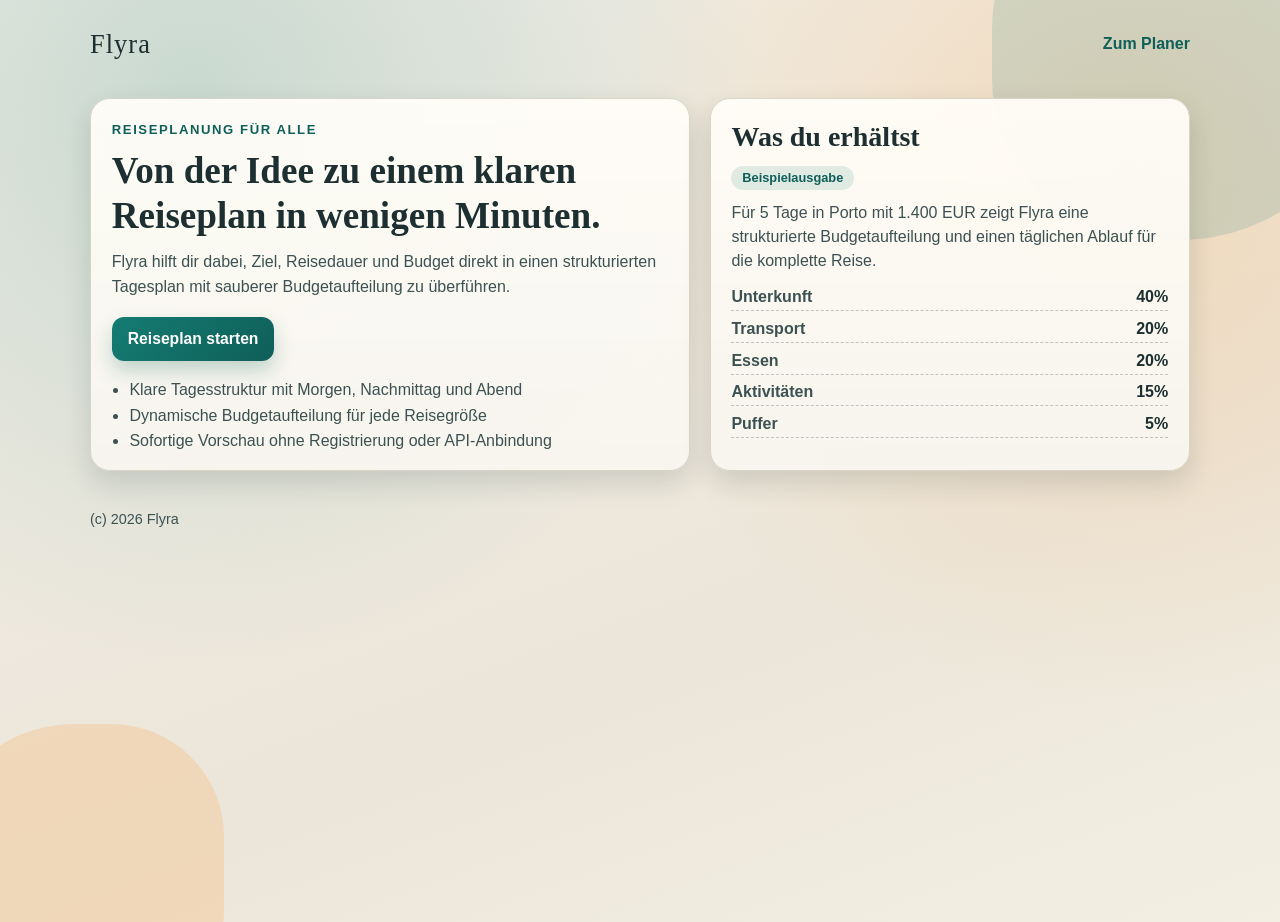
==== index.html @ c3d8cd15 "Upload Flyra project files" ====
<!doctype html>
<html lang="de">
<head>
  <meta charset="utf-8">
  <meta name="viewport" content="width=device-width, initial-scale=1">
  <title>Flyra | Vereinfachte Reiseplanung</title>
  <link rel="stylesheet" href="styles.css">
</head>
<body class="landing-page">
  <header class="site-header">
    <a class="brand" href="index.html">Flyra</a>
    <a class="header-link" href="planner.html">Zum Planer</a>
  </header>

  <main class="landing-shell">
    <section class="card hero-card">
      <p class="eyebrow">Reiseplanung für alle</p>
      <h1>Von der Idee zu einem klaren Reiseplan in wenigen Minuten.</h1>
      <p class="lead">
        Flyra hilft dir dabei, Ziel, Reisedauer und Budget direkt in einen
        strukturierten Tagesplan mit sauberer Budgetaufteilung zu überführen.
      </p>
      <div class="hero-actions">
        <a class="btn-primary" href="planner.html">Reiseplan starten</a>
      </div>
      <ul class="feature-list">
        <li>Klare Tagesstruktur mit Morgen, Nachmittag und Abend</li>
        <li>Dynamische Budgetaufteilung für jede Reisegröße</li>
        <li>Sofortige Vorschau ohne Registrierung oder API-Anbindung</li>
      </ul>
    </section>

    <aside class="card preview-card">
      <h2>Was du erhältst</h2>
      <div class="preview-pill">Beispielausgabe</div>
      <p class="preview-copy">
        Für 5 Tage in Porto mit 1.400 EUR zeigt Flyra eine strukturierte
        Budgetaufteilung und einen täglichen Ablauf für die komplette Reise.
      </p>
      <dl class="preview-grid">
        <div>
          <dt>Unterkunft</dt>
          <dd>40%</dd>
        </div>
        <div>
          <dt>Transport</dt>
          <dd>20%</dd>
        </div>
        <div>
          <dt>Essen</dt>
          <dd>20%</dd>
        </div>
        <div>
          <dt>Aktivitäten</dt>
          <dd>15%</dd>
        </div>
        <div>
          <dt>Puffer</dt>
          <dd>5%</dd>
        </div>
      </dl>
    </aside>
  </main>

  <footer class="site-footer">
    <span>(c) <span data-year></span> Flyra</span>
  </footer>

  <script src="app.js" defer></script>
</body>
</html>
---- styles.css ----
:root {
  --page-bg: #f2efe7;
  --ink: #1d2f31;
  --ink-muted: #3d5153;
  --accent: #147c73;
  --accent-strong: #0f5f59;
  --highlight: #f8a750;
  --surface: #fffdf7;
  --surface-soft: #f7f5ee;
  --border: #d9d4c8;
  --error-bg: #fbe9e6;
  --error-ink: #7c2720;
  --shadow: 0 12px 28px rgba(17, 34, 35, 0.14);
}

*,
*::before,
*::after {
  box-sizing: border-box;
}

body {
  margin: 0;
  min-height: 100vh;
  font-family: "Trebuchet MS", "Gill Sans", "Segoe UI", sans-serif;
  color: var(--ink);
  background:
    radial-gradient(circle at 15% 10%, rgba(20, 124, 115, 0.18), transparent 42%),
    radial-gradient(circle at 88% 18%, rgba(248, 167, 80, 0.24), transparent 40%),
    linear-gradient(160deg, #f2efe7 0%, #ece6da 65%, #f3efe3 100%);
}

body::before,
body::after {
  content: "";
  position: fixed;
  z-index: -1;
  pointer-events: none;
  filter: blur(0.2px);
}

body::before {
  width: 24rem;
  height: 24rem;
  top: -9rem;
  right: -6rem;
  border-radius: 48% 52% 55% 45%;
  background: rgba(20, 124, 115, 0.14);
}

body::after {
  width: 18rem;
  height: 18rem;
  bottom: -7rem;
  left: -4rem;
  border-radius: 55% 45% 40% 60%;
  background: rgba(248, 167, 80, 0.24);
}

a {
  color: inherit;
}

.site-header {
  width: min(1100px, calc(100% - 2rem));
  margin: 1.4rem auto 0;
  display: flex;
  align-items: center;
  justify-content: space-between;
  gap: 0.8rem;
  flex-wrap: nowrap;
}

.brand {
  font-family: "Palatino Linotype", "Book Antiqua", Palatino, serif;
  font-size: 1.65rem;
  letter-spacing: 0.04em;
  text-decoration: none;
  color: var(--ink);
  white-space: nowrap;
  flex-shrink: 0;
  min-height: 44px;
  display: inline-flex;
  align-items: center;
}

.header-link {
  text-decoration: none;
  color: var(--accent-strong);
  font-weight: 600;
  white-space: nowrap;
  min-height: 44px;
  display: inline-flex;
  align-items: center;
  justify-content: flex-end;
}

.header-link:hover,
.header-link:focus-visible {
  text-decoration: underline;
}

.landing-shell,
.planner-shell {
  width: min(1100px, calc(100% - 2rem));
  margin: 2rem auto 2.5rem;
  display: grid;
  gap: 1.2rem;
}

.landing-shell {
  grid-template-columns: 1.25fr 1fr;
}

.planner-shell {
  grid-template-columns: minmax(280px, 380px) 1fr;
  align-items: start;
}

.card {
  background: linear-gradient(180deg, rgba(255, 253, 247, 0.94), rgba(247, 245, 238, 0.97));
  border: 1px solid var(--border);
  border-radius: 20px;
  box-shadow: var(--shadow);
  padding: 1.3rem;
  animation: panel-rise 0.55s ease both;
}

.hero-card {
  animation-delay: 0.06s;
}

.preview-card,
.result-card {
  animation-delay: 0.14s;
}

.eyebrow {
  display: inline-block;
  margin: 0 0 0.75rem;
  font-size: 0.82rem;
  letter-spacing: 0.12em;
  text-transform: uppercase;
  color: var(--accent-strong);
  font-weight: 700;
}

h1,
h2,
h3,
h4 {
  margin: 0 0 0.75rem;
  font-family: "Palatino Linotype", "Book Antiqua", Palatino, serif;
  line-height: 1.2;
}

h1 {
  font-size: clamp(1.7rem, 2.9vw, 2.4rem);
}

h2 {
  font-size: clamp(1.25rem, 2.4vw, 1.75rem);
}

h3 {
  font-size: clamp(1.06rem, 2vw, 1.35rem);
}

.lead {
  margin: 0 0 1.1rem;
  line-height: 1.55;
  color: var(--ink-muted);
}

.hero-actions {
  display: flex;
  margin: 1.05rem 0 1.25rem;
}

.btn-primary,
.btn-secondary {
  border: 0;
  border-radius: 12px;
  padding: 0.72rem 1rem;
  font-size: 0.98rem;
  font-weight: 700;
  text-decoration: none;
  cursor: pointer;
  transition: transform 0.2s ease, box-shadow 0.2s ease, background-color 0.2s ease;
  min-height: 44px;
  display: inline-flex;
  align-items: center;
  justify-content: center;
}

.btn-primary {
  background: linear-gradient(130deg, var(--accent), var(--accent-strong));
  color: #ffffff;
  box-shadow: 0 10px 20px rgba(15, 95, 89, 0.24);
}

.btn-primary:hover,
.btn-primary:focus-visible {
  transform: translateY(-1px);
  box-shadow: 0 12px 24px rgba(15, 95, 89, 0.3);
}

.btn-secondary {
  background: #ede8dc;
  color: var(--ink);
  border: 1px solid #d1cab8;
}

.btn-secondary:hover,
.btn-secondary:focus-visible {
  background: #e5dece;
}

.feature-list {
  margin: 0;
  padding-left: 1.1rem;
  display: grid;
  gap: 0.44rem;
  color: var(--ink-muted);
}

.preview-pill {
  display: inline-flex;
  margin: 0 0 0.72rem;
  border-radius: 99px;
  background: rgba(20, 124, 115, 0.12);
  color: var(--accent-strong);
  font-size: 0.8rem;
  padding: 0.28rem 0.68rem;
  font-weight: 700;
}

.preview-copy {
  margin: 0 0 0.95rem;
  line-height: 1.5;
  color: var(--ink-muted);
}

.preview-grid {
  margin: 0;
  display: grid;
  gap: 0.55rem;
}

.preview-grid div {
  display: flex;
  justify-content: space-between;
  border-bottom: 1px dashed rgba(29, 47, 49, 0.26);
  padding-bottom: 0.24rem;
}

.preview-grid dt {
  font-weight: 600;
  color: var(--ink-muted);
}

.preview-grid dd {
  margin: 0;
  font-weight: 700;
}

label {
  display: block;
  margin-bottom: 0.34rem;
  font-weight: 700;
}

input,
select {
  width: 100%;
  border: 1px solid #bcb6a7;
  background: #fefcf6;
  border-radius: 11px;
  padding: 0.7rem 0.78rem;
  margin-bottom: 0.85rem;
  color: var(--ink);
  font-size: 0.98rem;
  min-height: 44px;
}

input:focus-visible,
select:focus-visible {
  outline: 2px solid rgba(20, 124, 115, 0.42);
  outline-offset: 1px;
}

.destination-type-hint {
  margin: -0.28rem 0 0.8rem;
  padding: 0.5rem 0.64rem;
  border-radius: 10px;
  border: 1px solid rgba(20, 124, 115, 0.25);
  background: rgba(20, 124, 115, 0.09);
  color: #0f5f59;
  font-size: 0.89rem;
  line-height: 1.35;
}

.form-actions {
  display: flex;
  gap: 0.6rem;
  flex-wrap: wrap;
  margin-top: 0.4rem;
}

.error-box {
  margin-top: 0.35rem;
  margin-bottom: 0.4rem;
  border-radius: 10px;
  background: var(--error-bg);
  border: 1px solid #e0b3ad;
  color: var(--error-ink);
  padding: 0.65rem 0.78rem;
}

.error-list {
  margin: 0;
  padding-left: 1rem;
  display: grid;
  gap: 0.24rem;
}

.result-card {
  min-height: 270px;
  display: grid;
  gap: 0.95rem;
  padding: 1.08rem;
  overflow: hidden;
  background: linear-gradient(158deg, #1a2629 0%, #213338 54%, #1a2529 100%);
  border-color: #395154;
  color: #eaf2f1;
  animation: none;
}

.result-section {
  min-width: 0;
  background: rgba(250, 255, 255, 0.04);
  border: 1px solid rgba(154, 190, 186, 0.24);
  border-radius: 15px;
  padding: 1rem;
}

.section-title {
  margin: 0 0 0.78rem;
  color: #d7e7e5;
  font-size: 0.84rem;
  letter-spacing: 0.08em;
  text-transform: uppercase;
  font-weight: 700;
}

.result-title {
  margin: 0 0 0.55rem;
  color: #f7fcfb;
  font-size: clamp(1.38rem, 2.3vw, 1.82rem);
  line-height: 1.15;
}

.result-lead {
  margin: 0;
  color: #bed1cf;
  max-width: 62ch;
}

.result-card .summary-grid {
  display: grid;
  grid-template-columns: repeat(2, minmax(0, 1fr));
  gap: 0.72rem;
  margin: 0.92rem 0 0;
}

.result-card .summary-chip {
  background: rgba(29, 41, 44, 0.8);
  border: 1px solid rgba(145, 176, 172, 0.28);
  border-radius: 12px;
  padding: 0.86rem 0.8rem;
  min-height: 92px;
  display: flex;
  flex-direction: column;
  justify-content: space-between;
}

.summary-chip span {
  display: block;
}

.result-card .summary-chip .chip-label {
  font-size: 0.79rem;
  color: #a6bfbc;
  margin-bottom: 0.34rem;
}

.result-card .summary-chip .chip-value {
  font-size: 1.08rem;
  color: #eff8f7;
  font-weight: 700;
  line-height: 1.25;
}

.result-section--share {
  background: rgba(16, 28, 31, 0.62);
}

.share-actions {
  display: flex;
  align-items: center;
  gap: 0.55rem;
  flex-wrap: wrap;
}

.result-card .share-button {
  background: #f0ebe0;
  border-color: #d8cfbb;
  color: #1f2f30;
  padding-inline: 1.08rem;
}

.result-card .pdf-button {
  background: #d8edea;
  border-color: #9ec9c2;
  color: #113638;
  padding-inline: 1.08rem;
}

.result-card .share-button:hover,
.result-card .share-button:focus-visible {
  background: #e7decb;
}

.result-card .pdf-button:hover,
.result-card .pdf-button:focus-visible {
  background: #cfe7e3;
}

.result-card .share-button:disabled,
.result-card .pdf-button:disabled {
  opacity: 0.7;
  cursor: wait;
  transform: none;
}

.share-feedback {
  margin: 0.62rem 0 0;
  color: #d5e8e6;
  line-height: 1.4;
  font-size: 0.92rem;
  overflow-wrap: anywhere;
  border-radius: 11px;
  border: 1px solid rgba(104, 162, 154, 0.38);
  background: rgba(18, 54, 50, 0.35);
  padding: 0.5rem 0.68rem;
}

.share-feedback--success {
  color: #e9fff7;
  border-color: rgba(118, 214, 196, 0.55);
  background: rgba(21, 112, 95, 0.34);
}

.share-feedback--error {
  color: #ffd8d0;
}

.export-feedback--info {
  color: #d9ebf8;
  border-color: rgba(131, 174, 205, 0.45);
  background: rgba(24, 56, 82, 0.33);
}

.share-manual {
  margin-top: 0.62rem;
  border-radius: 11px;
  border: 1px solid rgba(220, 145, 134, 0.52);
  background: rgba(106, 34, 24, 0.24);
  padding: 0.6rem 0.68rem;
}

.share-manual-message {
  margin: 0 0 0.42rem;
  color: #ffd8d0;
  line-height: 1.4;
  font-size: 0.9rem;
}

.share-manual-link {
  width: 100%;
  margin: 0;
  padding: 0.52rem 0.58rem;
  border-radius: 8px;
  border: 1px solid rgba(205, 218, 216, 0.4);
  background: rgba(8, 14, 16, 0.48);
  color: #eef7f6;
  font-size: 0.86rem;
  font-variant-numeric: tabular-nums;
}

.share-manual-link:focus-visible {
  outline: 2px solid rgba(244, 191, 183, 0.65);
  outline-offset: 1px;
}

.pdf-export-root {
  position: fixed;
  left: -99999px;
  top: 0;
  width: 860px;
  padding: 30px 34px;
  background: #ffffff;
  color: #172c30;
  font-family: "Trebuchet MS", "Gill Sans", "Segoe UI", sans-serif;
  z-index: -1;
}

.pdf-export-header {
  border-bottom: 2px solid #d9e6e3;
  padding-bottom: 12px;
  margin-bottom: 20px;
}

.pdf-export-brand {
  margin: 0 0 6px;
  font-weight: 800;
  letter-spacing: 0.08em;
  text-transform: uppercase;
  color: #1f7070;
}

.pdf-export-title {
  margin: 0 0 6px;
  font-family: "Palatino Linotype", "Book Antiqua", Palatino, serif;
  font-size: 1.8rem;
  color: #132a2d;
}

.pdf-export-subtitle {
  margin: 0;
  color: #355558;
  line-height: 1.45;
}

.pdf-export-section {
  margin-top: 18px;
  padding-top: 4px;
}

.pdf-export-section-title {
  margin: 0 0 10px;
  font-family: "Palatino Linotype", "Book Antiqua", Palatino, serif;
  font-size: 1.22rem;
  color: #17373b;
}

.pdf-export-summary-list {
  margin: 0;
  display: grid;
  gap: 8px;
}

.pdf-export-summary-row {
  display: grid;
  grid-template-columns: 160px 1fr;
  gap: 10px;
  padding: 6px 0;
  border-bottom: 1px solid #e6eeec;
}

.pdf-export-summary-row dt {
  font-weight: 700;
  color: #355558;
}

.pdf-export-summary-row dd {
  margin: 0;
  font-weight: 700;
  color: #17373b;
}

.pdf-export-status-hint,
.pdf-export-status-recommendation {
  margin: 12px 0 0;
  line-height: 1.45;
  color: #27474b;
}

.pdf-export-status-recommendation {
  font-weight: 700;
}

.pdf-export-table {
  width: 100%;
  border-collapse: collapse;
}

.pdf-export-table th,
.pdf-export-table td {
  border: 1px solid #d6e2e0;
  padding: 8px 9px;
  font-size: 0.9rem;
}

.pdf-export-table th {
  background: #edf5f3;
  color: #22484b;
  text-align: left;
}

.pdf-export-table th:nth-child(2),
.pdf-export-table th:nth-child(3),
.pdf-export-table td:nth-child(2),
.pdf-export-table td:nth-child(3) {
  text-align: right;
  font-variant-numeric: tabular-nums;
}

.pdf-export-day {
  border: 1px solid #d7e4e2;
  border-radius: 10px;
  padding: 10px 12px;
  margin-bottom: 12px;
  break-inside: avoid;
  page-break-inside: avoid;
}

.pdf-export-day-title {
  margin: 0 0 8px;
  font-family: "Palatino Linotype", "Book Antiqua", Palatino, serif;
  color: #1f4447;
}

.pdf-export-slot-list {
  list-style: none;
  margin: 0;
  padding: 0;
  display: grid;
  gap: 7px;
}

.pdf-export-slot-row {
  display: grid;
  grid-template-columns: 110px 1fr;
  gap: 8px;
}

.pdf-export-slot-label {
  font-weight: 700;
  color: #2f5658;
}

.pdf-export-slot-value {
  color: #1f3b3f;
  line-height: 1.4;
}

.pdf-export-day-cost {
  margin: 10px 0 0;
  padding-top: 8px;
  border-top: 1px dashed #b7cbc8;
  font-weight: 700;
  color: #214b4c;
}

.pdf-export-root .result-card {
  background: #ffffff !important;
  color: #172c30 !important;
  border: 1px solid #d7e3e1 !important;
  box-shadow: none !important;
  min-height: 0;
  animation: none;
}

.pdf-export-root .result-section {
  background: #ffffff !important;
  color: #172c30 !important;
  border-color: #d7e3e1 !important;
  break-inside: avoid;
  page-break-inside: avoid;
}

.pdf-export-root .result-section--itinerary {
  background: #ffffff !important;
}

.pdf-export-root .section-title,
.pdf-export-root .result-title,
.pdf-export-root .result-lead,
.pdf-export-root .chip-label,
.pdf-export-root .chip-value,
.pdf-export-root .daily-budget-label,
.pdf-export-root .daily-budget-value,
.pdf-export-root .budget-status-text,
.pdf-export-root .budget-status-hint,
.pdf-export-root .budget-status-recommendation,
.pdf-export-root .slot-label,
.pdf-export-root .slot-text,
.pdf-export-root .day-title,
.pdf-export-root .day-cost,
.pdf-export-root .day-cost-label,
.pdf-export-root .day-cost-value,
.pdf-export-root .budget-table th,
.pdf-export-root .budget-table td {
  color: #172c30 !important;
}

.pdf-export-root .daily-budget,
.pdf-export-root .budget-table-wrap,
.pdf-export-root .day-card,
.pdf-export-root .day-slot,
.pdf-export-root .day-cost,
.pdf-export-root .budget-status {
  background: #f8fbfb !important;
  border-color: #d4e1de !important;
  box-shadow: none !important;
}

.pdf-export-root .result-section--share,
.pdf-export-root .share-actions,
.pdf-export-root .share-feedback,
.pdf-export-root .share-manual {
  display: none !important;
}

.daily-budget {
  margin: 0;
  display: flex;
  flex-direction: column;
  align-items: flex-start;
  gap: 0.26rem;
  width: 100%;
  padding: 0.8rem 0.9rem;
  border-radius: 13px;
  border: 1px solid rgba(95, 168, 161, 0.44);
  background: linear-gradient(155deg, rgba(20, 124, 115, 0.28), rgba(14, 81, 76, 0.4));
  box-shadow: inset 0 0 0 1px rgba(202, 236, 232, 0.08);
}

.daily-budget-label {
  font-size: 0.8rem;
  color: #cfe8e4;
  letter-spacing: 0.04em;
  text-transform: uppercase;
  font-weight: 700;
}

.daily-budget-value {
  font-size: clamp(1.38rem, 2.6vw, 1.65rem);
  color: #ffffff;
  font-weight: 800;
  line-height: 1.1;
}

.result-section--status {
  background: rgba(22, 35, 38, 0.66);
}

.budget-status {
  border-radius: 13px;
  border: 1px solid rgba(172, 198, 195, 0.3);
  padding: 0.78rem 0.84rem;
  background: rgba(12, 20, 22, 0.35);
}

.budget-status-line {
  margin: 0;
  display: flex;
  align-items: center;
  gap: 0.52rem;
  font-weight: 700;
  font-size: 1rem;
}

.budget-status-text {
  color: #f3f9f8;
}

.budget-status-dot {
  width: 0.72rem;
  height: 0.72rem;
  border-radius: 50%;
  display: inline-block;
  flex: 0 0 0.72rem;
  box-shadow: 0 0 0 3px rgba(255, 255, 255, 0.07);
}

.budget-status-hint {
  margin: 0.45rem 0 0;
  color: #d0dfdd;
  line-height: 1.42;
  font-size: 0.94rem;
}

.budget-status-recommendation {
  margin: 0.42rem 0 0;
  font-weight: 700;
  font-size: 0.95rem;
}

.budget-status--rot {
  background: rgba(194, 68, 48, 0.2);
  border-color: #c6867b;
}

.budget-status--rot .budget-status-dot {
  background: #ff725d;
}

.budget-status--rot .budget-status-hint {
  color: #ffd8d1;
}

.budget-status--rot .budget-status-recommendation {
  color: #ffd8d1;
}

.budget-status--gelb {
  background: rgba(226, 163, 59, 0.2);
  border-color: #d2aa67;
}

.budget-status--gelb .budget-status-dot {
  background: #f1b243;
}

.budget-status--gelb .budget-status-hint {
  color: #f4e5c9;
}

.budget-status--gruen {
  background: rgba(20, 124, 115, 0.25);
  border-color: #67a8a2;
}

.budget-status--gruen .budget-status-dot {
  background: #27a89c;
}

.budget-status--gruen .budget-status-hint {
  color: #d8ece9;
}

.budget-table-wrap {
  border-radius: 13px;
  border: 1px solid rgba(148, 179, 175, 0.26);
  background: rgba(255, 255, 255, 0.035);
  overflow: hidden;
}

.result-card .budget-table {
  width: 100%;
  margin: 0;
  border-collapse: collapse;
  table-layout: fixed;
}

.result-card .budget-table th,
.result-card .budget-table td {
  border-bottom: 1px solid rgba(143, 174, 170, 0.16);
  padding: 0.62rem 0.58rem;
  font-size: 0.91rem;
}

.result-card .budget-table th {
  font-size: 0.8rem;
  text-transform: uppercase;
  letter-spacing: 0.07em;
  color: #b4cac7;
  background: rgba(255, 255, 255, 0.055);
  text-align: left;
}

.result-card .budget-table th:nth-child(2),
.result-card .budget-table th:nth-child(3),
.result-card .budget-table td:nth-child(2),
.result-card .budget-table td:nth-child(3) {
  text-align: right;
  font-variant-numeric: tabular-nums;
}

.result-card .budget-table td {
  color: #e7f0ef;
}

.result-card .budget-table tbody tr:nth-child(even) td {
  background: rgba(255, 255, 255, 0.02);
}

.result-card .budget-table tbody tr:last-child td {
  border-bottom: 0;
}

.result-section--itinerary {
  background: linear-gradient(170deg, rgba(15, 24, 27, 0.7), rgba(20, 32, 35, 0.56));
  border-color: rgba(146, 183, 178, 0.35);
}

.itinerary-lead {
  margin: 0 0 0.92rem;
  color: #bed1cf;
  line-height: 1.5;
  font-size: 0.94rem;
}

.itinerary-grid {
  display: grid;
  grid-template-columns: repeat(auto-fit, minmax(250px, 1fr));
  gap: 0.95rem;
}

.day-card {
  display: flex;
  flex-direction: column;
  gap: 0.72rem;
  border: 1px solid rgba(150, 183, 178, 0.27);
  border-radius: 16px;
  padding: 1.08rem 1.1rem;
  background: linear-gradient(162deg, rgba(255, 255, 255, 0.08), rgba(255, 255, 255, 0.03));
  box-shadow:
    0 10px 18px rgba(0, 0, 0, 0.18),
    inset 0 1px 0 rgba(255, 255, 255, 0.06);
  opacity: 1;
  animation: none;
}

.day-title {
  margin: 0;
  color: #f5fbfa;
  font-size: 1.08rem;
  letter-spacing: 0.015em;
}

.day-card-content {
  min-width: 0;
}

.day-slot-list {
  margin: 0;
  padding: 0;
  list-style: none;
  display: grid;
  gap: 0.4rem;
}

.day-slot {
  display: grid;
  grid-template-columns: 7.2rem 1fr;
  gap: 0.58rem;
  align-items: start;
  border-radius: 11px;
  border: 1px solid rgba(150, 181, 177, 0.18);
  background: rgba(12, 22, 24, 0.36);
  padding: 0.48rem 0.58rem;
}

.slot-label {
  color: #e4f1ef;
  font-weight: 700;
  font-size: 0.9rem;
  letter-spacing: 0.01em;
}

.slot-text {
  color: #c6d9d7;
  line-height: 1.44;
  overflow-wrap: anywhere;
  font-size: 0.93rem;
}

.slot-input {
  width: 100%;
  min-height: 44px;
  border: 1px solid transparent;
  border-radius: 8px;
  background: transparent;
  color: inherit;
  font: inherit;
  line-height: inherit;
  padding: 0.16rem 0.22rem;
  margin: 0;
  resize: vertical;
  white-space: pre-wrap;
}

.slot-input:focus {
  outline: none;
  border-color: rgba(127, 192, 184, 0.55);
  background: rgba(11, 22, 24, 0.42);
}

.slot-input[readonly] {
  resize: none;
}

.collab-indicator {
  margin: 0 0 0.86rem;
  padding: 0.42rem 0.6rem;
  border-radius: 10px;
  border: 1px solid rgba(123, 178, 170, 0.45);
  background: rgba(20, 116, 106, 0.18);
  color: #daf0ed;
  font-size: 0.84rem;
  font-weight: 700;
  letter-spacing: 0.01em;
}

.day-cost {
  margin: 0.16rem 0 0;
  display: flex;
  align-items: center;
  justify-content: space-between;
  gap: 0.55rem;
  padding: 0.46rem 0.72rem;
  border-radius: 12px;
  border: 1px solid rgba(118, 177, 171, 0.46);
  background: rgba(20, 124, 115, 0.16);
}

.day-cost-label {
  color: #d1e7e4;
  font-size: 0.79rem;
  text-transform: uppercase;
  letter-spacing: 0.06em;
  font-weight: 700;
}

.day-cost-value {
  color: #f0faf8;
  font-size: 0.95rem;
  font-weight: 800;
  font-variant-numeric: tabular-nums;
  white-space: nowrap;
}

.site-footer {
  width: min(1100px, calc(100% - 2rem));
  margin: 0 auto 1.6rem;
  color: var(--ink-muted);
  font-size: 0.9rem;
}

.is-hidden {
  display: none !important;
}

@keyframes panel-rise {
  from {
    opacity: 0;
    transform: translateY(14px);
  }
  to {
    opacity: 1;
    transform: translateY(0);
  }
}

@keyframes day-in {
  from {
    opacity: 0;
    transform: translateY(10px);
  }
  to {
    opacity: 1;
    transform: translateY(0);
  }
}

@media (max-width: 768px) {
  body {
    overflow-x: hidden;
  }

  .landing-shell,
  .planner-shell {
    grid-template-columns: 1fr;
    gap: 0.95rem;
  }

  .site-header {
    width: calc(100% - 1rem);
    margin-top: 1rem;
  }

  .brand {
    font-size: 1.42rem;
  }

  .header-link {
    font-size: 0.9rem;
  }

  .hero-card {
    text-align: center;
  }

  .hero-card h1 {
    font-size: clamp(1.52rem, 7vw, 1.95rem);
    max-width: 18ch;
    margin-inline: auto;
  }

  .hero-card .lead {
    max-width: 33ch;
    margin-inline: auto;
  }

  .hero-actions {
    justify-content: center;
  }

  .hero-actions .btn-primary {
    width: min(100%, 320px);
    min-height: 48px;
  }

  .feature-list {
    gap: 0.72rem;
    max-width: 35ch;
    margin-inline: auto;
    text-align: left;
  }

  .preview-card {
    text-align: left;
  }

  .planner-shell {
    align-items: stretch;
  }

  .form-card .lead {
    max-width: 34ch;
  }

  .form-actions {
    flex-direction: column;
  }

  .form-actions .btn-primary,
  .form-actions .btn-secondary {
    width: 100%;
  }

  .result-card {
    gap: 0.84rem;
    padding: 0.94rem;
  }

  .result-card .summary-grid {
    grid-template-columns: repeat(2, minmax(0, 1fr));
  }

  .result-section {
    padding: 0.92rem;
  }

  .budget-status {
    padding: 0.9rem 0.95rem;
  }

  .budget-status-line {
    font-size: 1.02rem;
  }

  .budget-status-hint {
    line-height: 1.48;
  }

  .budget-table-wrap {
    overflow: hidden;
  }

  .result-card .budget-table th,
  .result-card .budget-table td {
    padding: 0.5rem 0.42rem;
    font-size: 0.81rem;
    white-space: nowrap;
  }

  .result-card .budget-table th:nth-child(1),
  .result-card .budget-table td:nth-child(1) {
    width: 48%;
  }

  .result-card .budget-table th:nth-child(2),
  .result-card .budget-table td:nth-child(2) {
    width: 20%;
  }

  .result-card .budget-table th:nth-child(3),
  .result-card .budget-table td:nth-child(3) {
    width: 32%;
  }

  .share-actions {
    flex-direction: column;
    align-items: stretch;
  }

  .result-card .share-button,
  .result-card .pdf-button {
    width: 100%;
    text-align: center;
  }

  .itinerary-grid {
    grid-template-columns: 1fr;
    gap: 0.86rem;
  }

  .day-card {
    width: 100%;
    padding: 1rem 0.96rem;
    gap: 0.8rem;
  }

  .day-title {
    font-size: 1.1rem;
  }

  .day-slot {
    grid-template-columns: 1fr;
    gap: 0.34rem;
    padding: 0.56rem 0.64rem;
  }

  .day-cost {
    padding: 0.5rem 0.68rem;
  }
}

@media (max-width: 520px) {
  .site-header {
    margin-top: 1rem;
  }

  .card {
    padding: 1.05rem;
    border-radius: 16px;
  }

  .btn-primary,
  .btn-secondary {
    width: 100%;
    justify-content: center;
    text-align: center;
  }

  .form-actions {
    flex-direction: column;
  }

  .result-card .budget-table th,
  .result-card .budget-table td {
    padding: 0.48rem 0.44rem;
    font-size: 0.82rem;
  }

  .daily-budget {
    padding: 0.7rem 0.76rem;
  }

  .daily-budget-value {
    font-size: 1.28rem;
  }

  .section-title {
    margin-bottom: 0.62rem;
  }

  .result-card .share-button,
  .result-card .pdf-button {
    width: 100%;
    text-align: center;
  }

  .result-card .summary-grid {
    grid-template-columns: 1fr;
  }

  .day-card {
    padding: 0.88rem 0.84rem;
  }

  .day-cost {
    padding: 0.42rem 0.62rem;
  }

  .day-cost-label {
    font-size: 0.74rem;
  }

  .slot-text {
    font-size: 0.9rem;
  }

  .slot-input {
    min-height: 42px;
  }
}
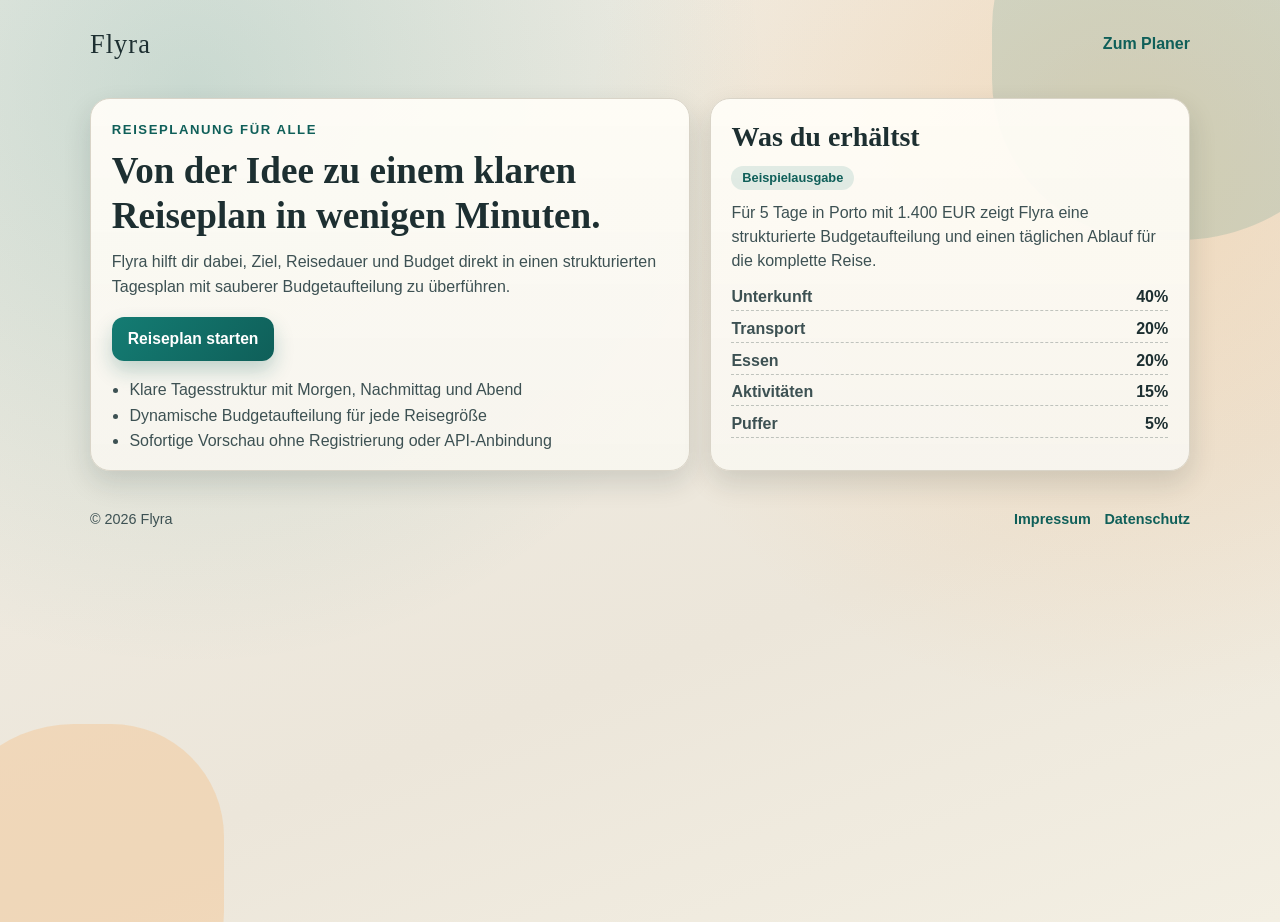
==== commit df7e8347: "Add files via upload" ====
--- a/index.html
+++ b/index.html
@@ -62,8 +62,14 @@
     </aside>
   </main>
 
-  <footer class="site-footer">
-    <span>(c) <span data-year></span> Flyra</span>
+  <footer class="site-footer site-footer--links">
+    <div class="site-footer-row">
+      <span>&copy; <span data-year></span> Flyra</span>
+      <nav class="footer-links" aria-label="Rechtliche Links">
+        <a href="impressum.html">Impressum</a>
+        <a href="datenschutz.html">Datenschutz</a>
+      </nav>
+    </div>
   </footer>
 
   <script src="app.js" defer></script>
--- a/styles.css
+++ b/styles.css
@@ -968,6 +968,27 @@
   font-size: 0.93rem;
 }
 
+.slot-value-wrap {
+  min-width: 0;
+}
+
+.slot-text-rich {
+  margin: 0;
+  color: #d6e5e3;
+}
+
+.slot-place-link {
+  color: #9fe3da;
+  font-weight: 700;
+  text-decoration: underline;
+  text-decoration-thickness: 1px;
+  text-underline-offset: 2px;
+}
+
+.slot-place-link:hover {
+  color: #c8f2ec;
+}
+
 .slot-input {
   width: 100%;
   min-height: 44px;
@@ -981,6 +1002,7 @@
   margin: 0;
   resize: vertical;
   white-space: pre-wrap;
+  margin-top: 0.38rem;
 }
 
 .slot-input:focus {
@@ -1040,6 +1062,81 @@
   font-size: 0.9rem;
 }
 
+.site-footer--links .site-footer-row {
+  display: flex;
+  align-items: center;
+  justify-content: space-between;
+  gap: 0.9rem;
+  flex-wrap: wrap;
+}
+
+.footer-links {
+  display: inline-flex;
+  align-items: center;
+  gap: 0.85rem;
+  font-weight: 600;
+}
+
+.footer-links a {
+  color: var(--accent-strong);
+  text-decoration: none;
+}
+
+.footer-links a:hover,
+.footer-links a:focus-visible {
+  text-decoration: underline;
+}
+
+.footer-links a[aria-current="page"] {
+  text-decoration: underline;
+}
+
+.legal-shell {
+  width: min(920px, calc(100% - 2rem));
+  margin: 2rem auto 2.3rem;
+  display: grid;
+  gap: 1rem;
+}
+
+.legal-card {
+  padding: 1.4rem;
+}
+
+.legal-warning {
+  margin: 0 0 0.95rem;
+  display: inline-flex;
+  padding: 0.36rem 0.64rem;
+  border-radius: 10px;
+  border: 1px solid rgba(191, 112, 25, 0.44);
+  background: rgba(248, 167, 80, 0.2);
+  color: #68440d;
+  font-weight: 700;
+  font-size: 0.9rem;
+}
+
+.legal-block {
+  margin-top: 1rem;
+  padding-top: 0.9rem;
+  border-top: 1px dashed rgba(29, 47, 49, 0.3);
+}
+
+.legal-block h2 {
+  margin: 0 0 0.42rem;
+}
+
+.legal-block p {
+  margin: 0;
+  line-height: 1.55;
+  color: var(--ink-muted);
+}
+
+.legal-nav {
+  margin-top: 1.25rem;
+  display: flex;
+  gap: 0.64rem;
+  flex-wrap: wrap;
+}
+
 .is-hidden {
   display: none !important;
 }
@@ -1121,6 +1218,23 @@
     text-align: left;
   }
 
+  .legal-shell {
+    width: calc(100% - 1rem);
+    margin-top: 1.1rem;
+  }
+
+  .legal-card {
+    padding: 1rem;
+  }
+
+  .legal-nav {
+    flex-direction: column;
+  }
+
+  .legal-nav .btn-secondary {
+    width: 100%;
+  }
+
   .preview-card {
     text-align: left;
   }
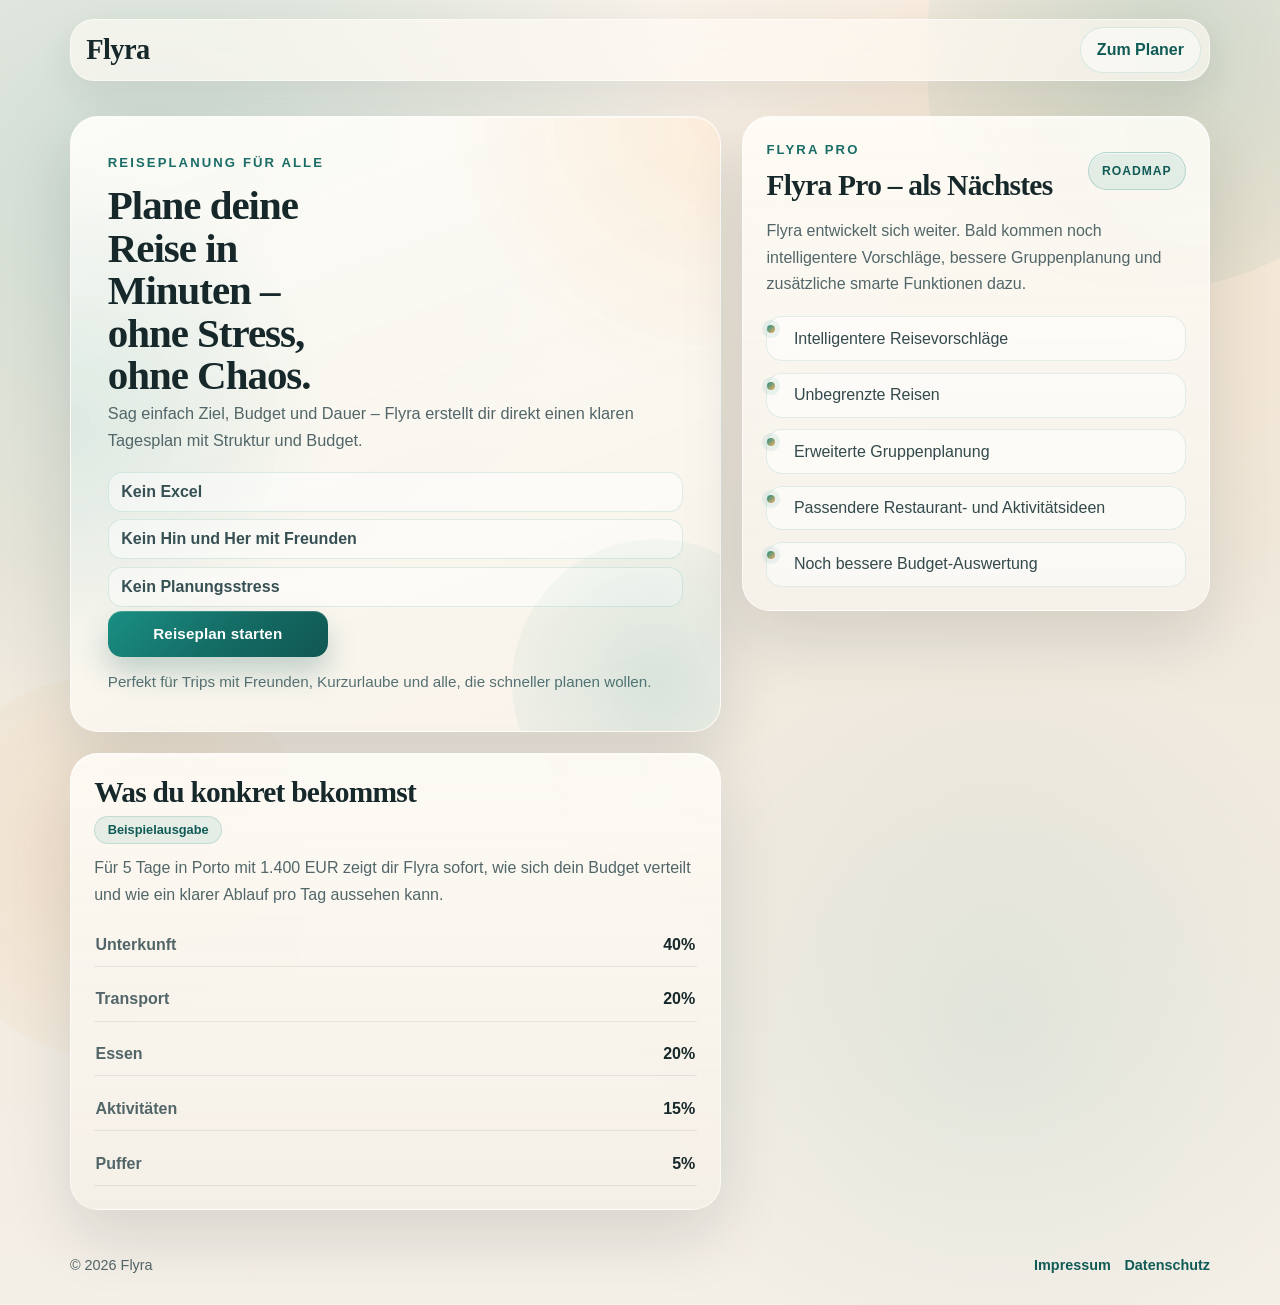
==== commit 4658577c: "Add files via upload" ====
--- a/index.html
+++ b/index.html
@@ -3,7 +3,9 @@
 <head>
   <meta charset="utf-8">
   <meta name="viewport" content="width=device-width, initial-scale=1">
+  <meta name="theme-color" content="#0f172a">
   <title>Flyra | Vereinfachte Reiseplanung</title>
+  <link rel="manifest" href="/manifest.json">
   <link rel="stylesheet" href="styles.css">
 </head>
 <body class="landing-page">
@@ -15,27 +17,46 @@
   <main class="landing-shell">
     <section class="card hero-card">
       <p class="eyebrow">Reiseplanung für alle</p>
-      <h1>Von der Idee zu einem klaren Reiseplan in wenigen Minuten.</h1>
+      <h1>Plane deine Reise in Minuten – ohne Stress, ohne Chaos.</h1>
       <p class="lead">
-        Flyra hilft dir dabei, Ziel, Reisedauer und Budget direkt in einen
-        strukturierten Tagesplan mit sauberer Budgetaufteilung zu überführen.
+        Sag einfach Ziel, Budget und Dauer – Flyra erstellt dir direkt einen klaren Tagesplan mit Struktur und Budget.
       </p>
+      <ul class="hero-trust-list" aria-label="Planungsvorteile">
+        <li>Kein Excel</li>
+        <li>Kein Hin und Her mit Freunden</li>
+        <li>Kein Planungsstress</li>
+      </ul>
       <div class="hero-actions">
         <a class="btn-primary" href="planner.html">Reiseplan starten</a>
       </div>
-      <ul class="feature-list">
-        <li>Klare Tagesstruktur mit Morgen, Nachmittag und Abend</li>
-        <li>Dynamische Budgetaufteilung für jede Reisegröße</li>
-        <li>Sofortige Vorschau ohne Registrierung oder API-Anbindung</li>
+      <p class="hero-perfect-fit">Perfekt für Trips mit Freunden, Kurzurlaube und alle, die schneller planen wollen.</p>
+    </section>
+
+    <section class="card pro-preview-card" aria-labelledby="flyra-pro-title">
+      <div class="pro-preview-head">
+        <div>
+          <p class="eyebrow">Flyra Pro</p>
+          <h2 id="flyra-pro-title">Flyra Pro – als Nächstes</h2>
+        </div>
+        <span class="pro-preview-badge">Roadmap</span>
+      </div>
+      <p class="lead">
+        Flyra entwickelt sich weiter. Bald kommen noch intelligentere Vorschläge, bessere Gruppenplanung und zusätzliche smarte Funktionen dazu.
+      </p>
+      <ul class="pro-feature-list">
+        <li>Intelligentere Reisevorschläge</li>
+        <li>Unbegrenzte Reisen</li>
+        <li>Erweiterte Gruppenplanung</li>
+        <li>Passendere Restaurant- und Aktivitätsideen</li>
+        <li>Noch bessere Budget-Auswertung</li>
       </ul>
     </section>
 
     <aside class="card preview-card">
-      <h2>Was du erhältst</h2>
+      <h2>Was du konkret bekommst</h2>
       <div class="preview-pill">Beispielausgabe</div>
       <p class="preview-copy">
-        Für 5 Tage in Porto mit 1.400 EUR zeigt Flyra eine strukturierte
-        Budgetaufteilung und einen täglichen Ablauf für die komplette Reise.
+        Für 5 Tage in Porto mit 1.400 EUR zeigt dir Flyra sofort, wie sich dein Budget verteilt und wie ein klarer Ablauf pro Tag aussehen kann.
       </p>
       <dl class="preview-grid">
         <div>
--- a/styles.css
+++ b/styles.css
@@ -224,6 +224,59 @@
   color: var(--ink-muted);
 }
 
+.pro-preview-card {
+  display: grid;
+  gap: 1rem;
+  align-self: start;
+  animation-delay: 0.1s;
+}
+
+.pro-preview-head {
+  display: flex;
+  align-items: flex-start;
+  justify-content: space-between;
+  gap: 0.85rem;
+  flex-wrap: wrap;
+}
+
+.pro-preview-head h2 {
+  margin: 0;
+}
+
+.pro-preview-badge {
+  display: inline-flex;
+  align-items: center;
+  min-height: 36px;
+  padding: 0.34rem 0.72rem;
+  border-radius: 999px;
+  border: 1px solid rgba(26, 121, 109, 0.18);
+  background: rgba(57, 143, 131, 0.1);
+  color: var(--accent-strong);
+  font-size: 0.76rem;
+  font-weight: 800;
+  letter-spacing: 0.08em;
+  text-transform: uppercase;
+}
+
+.pro-feature-list {
+  margin: 0;
+  padding-left: 1.1rem;
+  display: grid;
+  gap: 0.46rem;
+  color: var(--ink-muted);
+}
+
+.pro-preview-button {
+  width: fit-content;
+}
+
+.pro-preview-button:disabled {
+  opacity: 0.78;
+  cursor: not-allowed;
+  transform: none;
+  box-shadow: none;
+}
+
 .preview-pill {
   display: inline-flex;
   margin: 0 0 0.72rem;
@@ -317,6 +370,18 @@
   padding: 0.65rem 0.78rem;
 }
 
+.error-title {
+  margin: 0 0 0.2rem;
+  font-weight: 800;
+  letter-spacing: 0.01em;
+}
+
+.error-copy {
+  margin: 0 0 0.52rem;
+  line-height: 1.45;
+  color: rgba(124, 39, 32, 0.9);
+}
+
 .error-list {
   margin: 0;
   padding-left: 1rem;
@@ -344,6 +409,44 @@
   padding: 1rem;
 }
 
+.result-section--generated {
+  display: grid;
+  gap: 0.3rem;
+  background: linear-gradient(135deg, rgba(20, 124, 115, 0.22), rgba(20, 124, 115, 0.08));
+  border-color: rgba(118, 194, 184, 0.42);
+}
+
+.result-generated-badge {
+  display: inline-flex;
+  align-items: center;
+  width: fit-content;
+  min-height: 30px;
+  padding: 0.24rem 0.64rem;
+  border-radius: 999px;
+  border: 1px solid rgba(142, 221, 209, 0.36);
+  background: rgba(227, 255, 251, 0.08);
+  color: #d9fbf4;
+  font-size: 0.76rem;
+  font-weight: 800;
+  letter-spacing: 0.08em;
+  text-transform: uppercase;
+}
+
+.result-generated-title {
+  margin: 0;
+  color: #f2fbfa;
+  font-size: 1.08rem;
+  font-weight: 800;
+  letter-spacing: -0.01em;
+}
+
+.result-generated-copy {
+  margin: 0;
+  color: #c4d9d6;
+  line-height: 1.5;
+  font-size: 0.93rem;
+}
+
 .section-title {
   margin: 0 0 0.78rem;
   color: #d7e7e5;
@@ -358,6 +461,121 @@
   color: #f7fcfb;
   font-size: clamp(1.38rem, 2.3vw, 1.82rem);
   line-height: 1.15;
+}
+
+.result-meta {
+  margin: -0.12rem 0 0.58rem;
+  display: flex;
+  flex-wrap: wrap;
+  gap: 0.48rem;
+  align-items: center;
+}
+
+.result-destination {
+  margin: 0;
+  color: #b8cfcc;
+  font-size: 0.9rem;
+  line-height: 1.35;
+}
+
+.result-group-chip {
+  display: inline-flex;
+  align-items: center;
+  border-radius: 999px;
+  padding: 0.25rem 0.58rem;
+  border: 1px solid rgba(136, 193, 185, 0.42);
+  background: rgba(24, 87, 81, 0.34);
+  color: #d6efeb;
+  font-size: 0.8rem;
+  font-weight: 700;
+  letter-spacing: 0.01em;
+}
+
+.result-members-block {
+  margin: 0.74rem 0 0;
+  padding: 0.56rem 0.62rem;
+  border-radius: 12px;
+  border: 1px solid rgba(138, 182, 176, 0.32);
+  background: rgba(18, 39, 42, 0.46);
+}
+
+.result-members-label {
+  margin: 0 0 0.42rem;
+  color: #b7cecb;
+  font-size: 0.78rem;
+  letter-spacing: 0.06em;
+  text-transform: uppercase;
+  font-weight: 700;
+}
+
+.result-members-list {
+  display: grid;
+  gap: 0.34rem;
+}
+
+.result-member-chip {
+  display: inline-flex;
+  align-items: center;
+  border-radius: 999px;
+  padding: 0.22rem 0.54rem;
+  border: 1px solid rgba(129, 188, 180, 0.44);
+  background: rgba(18, 90, 82, 0.28);
+  color: #ddf1ee;
+  font-size: 0.78rem;
+  font-weight: 600;
+}
+
+.member-list {
+  display: grid;
+  gap: 0.36rem;
+}
+
+.member-item {
+  display: flex;
+  align-items: center;
+  justify-content: space-between;
+  gap: 0.54rem;
+  border-radius: 10px;
+  border: 1px solid rgba(121, 173, 166, 0.34);
+  background: rgba(16, 52, 50, 0.34);
+  padding: 0.34rem 0.52rem;
+}
+
+.member-name {
+  color: #e7f4f2;
+  font-size: 0.84rem;
+  font-weight: 600;
+  overflow-wrap: anywhere;
+}
+
+.member-role {
+  display: inline-flex;
+  align-items: center;
+  border-radius: 999px;
+  padding: 0.16rem 0.5rem;
+  font-size: 0.72rem;
+  font-weight: 700;
+  letter-spacing: 0.01em;
+  border: 1px solid transparent;
+  white-space: nowrap;
+}
+
+.member-role--planner {
+  color: #143d38;
+  background: #9be1d7;
+  border-color: rgba(126, 206, 193, 0.95);
+}
+
+.member-role--participant {
+  color: #d8ebe9;
+  background: rgba(91, 141, 136, 0.34);
+  border-color: rgba(118, 173, 166, 0.58);
+}
+
+.member-role--decision {
+  color: #f9f3da;
+  background: rgba(137, 116, 56, 0.38);
+  border-color: rgba(198, 168, 88, 0.62);
 }
 
 .result-lead {
@@ -426,6 +644,14 @@
   padding-inline: 1.08rem;
 }
 
+.result-card .save-trip-button,
+.result-card #save-trip-btn {
+  background: #f3dfbf;
+  border-color: #d0b181;
+  color: #3b2b1d;
+  padding-inline: 1.08rem;
+}
+
 .result-card .share-button:hover,
 .result-card .share-button:focus-visible {
   background: #e7decb;
@@ -436,8 +662,17 @@
   background: #cfe7e3;
 }
 
+.result-card .save-trip-button:hover,
+.result-card .save-trip-button:focus-visible,
+.result-card #save-trip-btn:hover,
+.result-card #save-trip-btn:focus-visible {
+  background: #ead3af;
+}
+
 .result-card .share-button:disabled,
-.result-card .pdf-button:disabled {
+.result-card .pdf-button:disabled,
+.result-card .save-trip-button:disabled,
+.result-card #save-trip-btn:disabled {
   opacity: 0.7;
   cursor: wait;
   transform: none;
@@ -723,6 +958,10 @@
   display: none !important;
 }
 
+.pdf-export-root .activity-map-btn {
+  display: none !important;
+}
+
 .daily-budget {
   margin: 0;
   display: flex;
@@ -931,6 +1170,50 @@
   letter-spacing: 0.015em;
 }
 
+.day-header {
+  display: flex;
+  align-items: center;
+  justify-content: space-between;
+  gap: 0.6rem;
+  flex-wrap: wrap;
+}
+
+.day-actions {
+  display: inline-flex;
+  align-items: center;
+  gap: 0.36rem;
+}
+
+.day-move-btn {
+  min-height: 44px;
+  padding: 0.28rem 0.58rem;
+  border-radius: 8px;
+  border: 1px solid rgba(126, 181, 173, 0.46);
+  background: rgba(10, 31, 34, 0.42);
+  color: #c8e6e2;
+  font-size: 0.74rem;
+  font-weight: 700;
+  letter-spacing: 0.01em;
+  cursor: pointer;
+  transition: border-color 0.2s ease, background-color 0.2s ease, color 0.2s ease;
+}
+
+.day-move-btn:hover,
+.day-move-btn:focus-visible {
+  outline: none;
+  border-color: rgba(158, 224, 215, 0.72);
+  background: rgba(17, 45, 49, 0.62);
+  color: #e4f6f2;
+}
+
+.day-move-btn:disabled {
+  cursor: not-allowed;
+  opacity: 0.46;
+  border-color: rgba(125, 146, 144, 0.35);
+  color: #8ea19f;
+  background: rgba(28, 39, 42, 0.35);
+}
+
 .day-card-content {
   min-width: 0;
 }
@@ -961,6 +1244,11 @@
   letter-spacing: 0.01em;
 }
 
+.activity-label {
+  display: inline-flex;
+  align-items: center;
+}
+
 .slot-text {
   color: #c6d9d7;
   line-height: 1.44;
@@ -970,11 +1258,77 @@
 
 .slot-value-wrap {
   min-width: 0;
+  display: grid;
+  gap: 0.36rem;
+}
+
+.slot-editor-shell,
+.slot-preview-shell {
+  border-radius: 12px;
+  border: 1px solid rgba(146, 184, 179, 0.14);
+  background: rgba(7, 16, 18, 0.24);
+  padding: 0.56rem 0.6rem;
+}
+
+.slot-meta-row {
+  display: flex;
+  align-items: center;
+  justify-content: space-between;
+  gap: 0.5rem;
+  flex-wrap: wrap;
+  margin-bottom: 0.42rem;
+}
+
+.slot-helper-label {
+  display: inline-flex;
+  align-items: center;
+  color: #9fbab7;
+  font-size: 0.72rem;
+  font-weight: 800;
+  letter-spacing: 0.08em;
+  text-transform: uppercase;
+}
+
+.slot-utility-actions {
+  display: inline-flex;
+  align-items: center;
+  gap: 0.42rem;
+  flex-wrap: wrap;
+}
+
+.activity-row {
+  min-width: 0;
+  display: flex;
+  align-items: center;
+  gap: 0.5rem;
+}
+
+.activity-row .slot-text {
+  flex: 1 1 auto;
+  min-width: 0;
 }
 
 .slot-text-rich {
   margin: 0;
   color: #d6e5e3;
+}
+
+.activity-cost {
+  margin: 0;
+  color: #8fa7a3;
+  font-size: 0.76rem;
+  font-weight: 600;
+  letter-spacing: 0.01em;
+}
+
+.activity-cost-value {
+  display: inline-block;
+}
+
+.place-link {
+  color: #8ee3d6;
+  font-weight: 600;
+  text-decoration: underline;
 }
 
 .slot-place-link {
@@ -1005,6 +1359,12 @@
   margin-top: 0.38rem;
 }
 
+.activity-input {
+  margin-top: 0;
+  background: rgba(6, 18, 21, 0.58);
+  border-color: rgba(126, 181, 173, 0.16);
+}
+
 .slot-input:focus {
   outline: none;
   border-color: rgba(127, 192, 184, 0.55);
@@ -1015,16 +1375,282 @@
   resize: none;
 }
 
-.collab-indicator {
-  margin: 0 0 0.86rem;
-  padding: 0.42rem 0.6rem;
-  border-radius: 10px;
-  border: 1px solid rgba(123, 178, 170, 0.45);
-  background: rgba(20, 116, 106, 0.18);
-  color: #daf0ed;
+.activity-edit {
+  justify-self: start;
+  min-height: 44px;
+  padding: 0.38rem 0.7rem;
+  border-radius: 8px;
+  border: 1px solid rgba(126, 181, 173, 0.45);
+  background: rgba(10, 31, 34, 0.5);
+  color: #bfe4de;
+  font-size: 0.78rem;
+  font-weight: 700;
+  letter-spacing: 0.01em;
+  cursor: pointer;
+  transition: border-color 0.2s ease, background-color 0.2s ease, color 0.2s ease;
+}
+
+.activity-map-btn {
+  justify-self: start;
+  flex: 0 0 auto;
+  min-height: 36px;
+  padding: 0.34rem 0.66rem;
+  border-radius: 999px;
+  border: 1px solid rgba(126, 181, 173, 0.42);
+  background: rgba(10, 31, 34, 0.5);
+  color: #bfe4de;
+  font-size: 0.76rem;
+  font-weight: 700;
+  letter-spacing: 0.01em;
+  line-height: 1;
+  cursor: pointer;
+  transition: border-color 0.2s ease, background-color 0.2s ease, color 0.2s ease, opacity 0.2s ease;
+}
+
+.activity-map-btn:hover,
+.activity-map-btn:focus-visible {
+  outline: none;
+  border-color: rgba(158, 224, 215, 0.7);
+  background: rgba(14, 44, 47, 0.72);
+  color: #e7fffb;
+}
+
+.activity-map-btn:disabled,
+.activity-map-btn[aria-disabled="true"] {
+  cursor: not-allowed;
+  opacity: 0.48;
+}
+
+.activity-edit:hover,
+.activity-edit:focus-visible {
+  outline: none;
+  border-color: rgba(158, 224, 215, 0.7);
+  background: rgba(17, 45, 49, 0.62);
+  color: #e4f6f2;
+}
+
+.day-notes {
+  margin-top: 0.34rem;
+  border-radius: 11px;
+  border: 1px solid rgba(139, 175, 171, 0.26);
+  background: rgba(11, 30, 33, 0.34);
+  padding: 0.5rem 0.58rem;
+}
+
+.day-notes-label {
+  margin: 0 0 0.32rem;
+  color: #bad1ce;
+  font-size: 0.78rem;
+  text-transform: uppercase;
+  letter-spacing: 0.05em;
+  font-weight: 700;
+}
+
+.day-notes-input {
+  width: 100%;
+  min-height: 72px;
+  border: 1px solid rgba(108, 157, 151, 0.38);
+  border-radius: 9px;
+  background: rgba(6, 20, 23, 0.42);
+  color: #d8e8e6;
+  font-size: 0.9rem;
+  line-height: 1.38;
+  padding: 0.44rem 0.5rem;
+  margin: 0;
+  resize: vertical;
+  font-family: inherit;
+}
+
+.day-notes-input:focus {
+  outline: none;
+  border-color: rgba(126, 192, 184, 0.62);
+  background: rgba(7, 27, 30, 0.55);
+}
+
+.day-notes-input--readonly {
+  min-height: 0;
+  white-space: pre-wrap;
+}
+
+.day-budget-status {
+  margin: 0.42rem 0 0;
+  border-radius: 12px;
+  border: 1px solid rgba(131, 168, 165, 0.42);
+  background: rgba(17, 36, 40, 0.34);
+  padding: 0.5rem 0.72rem;
+}
+
+.day-budget-status--green {
+  border-color: rgba(112, 198, 160, 0.55);
+  background: rgba(25, 78, 61, 0.28);
+}
+
+.day-budget-status--yellow {
+  border-color: rgba(214, 182, 98, 0.56);
+  background: rgba(83, 66, 29, 0.32);
+}
+
+.day-budget-status--red {
+  border-color: rgba(214, 110, 110, 0.58);
+  background: rgba(84, 35, 39, 0.34);
+}
+
+.day-budget-line {
+  margin: 0;
+  display: flex;
+  align-items: center;
+  gap: 0.44rem;
+}
+
+.day-budget-dot {
+  width: 0.52rem;
+  height: 0.52rem;
+  border-radius: 999px;
+  flex: 0 0 auto;
+  background: #9db4b2;
+  box-shadow: 0 0 0 4px rgba(157, 180, 178, 0.18);
+}
+
+.day-budget-status--green .day-budget-dot {
+  background: #7dd3a3;
+  box-shadow: 0 0 0 4px rgba(125, 211, 163, 0.2);
+}
+
+.day-budget-status--yellow .day-budget-dot {
+  background: #e2be73;
+  box-shadow: 0 0 0 4px rgba(226, 190, 115, 0.2);
+}
+
+.day-budget-status--red .day-budget-dot {
+  background: #e08282;
+  box-shadow: 0 0 0 4px rgba(224, 130, 130, 0.2);
+}
+
+.day-budget-text {
+  color: #e6f1ef;
+  font-size: 0.82rem;
+  font-weight: 700;
+  letter-spacing: 0.01em;
+}
+
+.day-budget-values {
+  margin-top: 0.38rem;
+  display: grid;
+  gap: 0.2rem;
+}
+
+.day-budget-row {
+  margin: 0;
+  display: flex;
+  align-items: center;
+  justify-content: space-between;
+  gap: 0.48rem;
+}
+
+.day-budget-label {
+  color: #a9c1be;
+  font-size: 0.75rem;
+  text-transform: uppercase;
+  letter-spacing: 0.05em;
+  font-weight: 700;
+}
+
+.day-budget-value {
+  color: #edf8f6;
   font-size: 0.84rem;
   font-weight: 700;
+  font-variant-numeric: tabular-nums;
+  white-space: nowrap;
+}
+
+.collab-status-bar {
+  margin: 0 0 0.92rem;
+  padding: 0.54rem 0.68rem;
+  border-radius: 11px;
+  border: 1px solid rgba(123, 178, 170, 0.42);
+  background: rgba(16, 44, 49, 0.5);
+  display: flex;
+  align-items: flex-start;
+  gap: 0.56rem;
+}
+
+.collab-status-content {
+  min-width: 0;
+}
+
+.collab-status-dot {
+  width: 0.56rem;
+  height: 0.56rem;
+  border-radius: 999px;
+  margin-top: 0.32rem;
+  flex: 0 0 auto;
+  background: #8ca8a4;
+  box-shadow: 0 0 0 4px rgba(140, 168, 164, 0.15);
+}
+
+.collab-status-text {
+  margin: 0;
+  color: #deecea;
+  font-size: 0.85rem;
+  font-weight: 700;
   letter-spacing: 0.01em;
+}
+
+.collab-status-time {
+  margin: 0.2rem 0 0;
+  color: #9bb8b4;
+  font-size: 0.76rem;
+  letter-spacing: 0.01em;
+  font-variant-numeric: tabular-nums;
+}
+
+.collab-status-bar--syncing {
+  border-color: rgba(193, 169, 98, 0.55);
+  background: rgba(73, 62, 34, 0.4);
+}
+
+.collab-status-bar--syncing .collab-status-dot {
+  background: #e3bf6f;
+  box-shadow: 0 0 0 4px rgba(227, 191, 111, 0.2);
+}
+
+.collab-status-bar--local-saved {
+  border-color: rgba(126, 182, 173, 0.5);
+}
+
+.collab-status-bar--local-saved .collab-status-dot {
+  background: #84d5c9;
+  box-shadow: 0 0 0 4px rgba(132, 213, 201, 0.18);
+}
+
+.collab-status-bar--synced {
+  border-color: rgba(112, 198, 160, 0.58);
+  background: rgba(25, 78, 61, 0.35);
+}
+
+.collab-status-bar--synced .collab-status-dot {
+  background: #69d79e;
+  box-shadow: 0 0 0 4px rgba(105, 215, 158, 0.2);
+}
+
+.collab-status-bar--inactive {
+  border-color: rgba(157, 171, 175, 0.45);
+  background: rgba(38, 47, 52, 0.4);
+}
+
+.collab-status-bar--inactive .collab-status-dot {
+  background: #9ca9ad;
+  box-shadow: 0 0 0 4px rgba(156, 169, 173, 0.16);
+}
+
+.collab-status-bar--remote-update {
+  border-color: rgba(120, 170, 223, 0.58);
+  background: rgba(31, 56, 78, 0.38);
+}
+
+.collab-status-bar--remote-update .collab-status-dot {
+  background: #8bc0ff;
+  box-shadow: 0 0 0 4px rgba(139, 192, 255, 0.2);
 }
 
 .day-cost {
@@ -1163,6 +1789,135 @@
   }
 }
 
+.saved-trips-card {
+  grid-column: 1 / -1;
+  display: grid;
+  gap: 1rem;
+  align-self: start;
+}
+
+.saved-trips-head {
+  display: flex;
+  align-items: flex-start;
+  justify-content: space-between;
+  gap: 1rem;
+}
+
+.saved-trips-lead {
+  margin-bottom: 0;
+  max-width: 54ch;
+}
+
+.saved-trips-feedback {
+  margin: 0;
+  padding: 0.72rem 0.84rem;
+  border-radius: 14px;
+  border: 1px solid #d6d0c2;
+  background: rgba(255, 255, 255, 0.5);
+  color: var(--ink);
+  line-height: 1.45;
+}
+
+.saved-trips-feedback--success {
+  border-color: rgba(84, 140, 131, 0.32);
+  background: rgba(227, 243, 239, 0.9);
+  color: #174641;
+}
+
+.saved-trips-feedback--error {
+  border-color: rgba(161, 103, 90, 0.3);
+  background: rgba(247, 232, 227, 0.92);
+  color: #6f2f24;
+}
+
+.saved-trips-grid {
+  display: grid;
+  grid-template-columns: repeat(auto-fit, minmax(220px, 1fr));
+  gap: 0.92rem;
+}
+
+.saved-trips-empty {
+  margin: 0;
+  padding: 1rem 1.05rem;
+  border-radius: 16px;
+  border: 1px dashed #cfc7b8;
+  background: rgba(255, 255, 255, 0.45);
+  color: var(--ink-muted);
+  line-height: 1.55;
+}
+
+.saved-trip-item {
+  display: grid;
+  gap: 0.8rem;
+  padding: 1rem;
+  border-radius: 18px;
+  border: 1px solid #d7d0c2;
+  background: linear-gradient(180deg, rgba(255, 252, 244, 0.96), rgba(244, 239, 229, 0.96));
+  box-shadow: 0 12px 24px rgba(48, 55, 60, 0.08);
+}
+
+.saved-trip-title {
+  margin: 0;
+  font-size: 1.1rem;
+}
+
+.saved-trip-destination {
+  margin: -0.35rem 0 0;
+  color: var(--ink-muted);
+  line-height: 1.45;
+}
+
+.saved-trip-meta {
+  display: flex;
+  flex-wrap: wrap;
+  gap: 0.55rem;
+}
+
+.saved-trip-stat {
+  display: inline-flex;
+  align-items: center;
+  min-height: 36px;
+  padding: 0.42rem 0.7rem;
+  border-radius: 999px;
+  background: rgba(31, 47, 48, 0.06);
+  border: 1px solid rgba(88, 105, 106, 0.12);
+  color: var(--ink);
+  font-weight: 700;
+  font-size: 0.88rem;
+}
+
+.saved-trip-actions {
+  display: flex;
+  flex-wrap: wrap;
+  gap: 0.6rem;
+}
+
+.saved-trip-actions .btn-secondary {
+  flex: 1 1 120px;
+}
+
+.saved-trip-open {
+  background: #dcedea;
+  border-color: #a9cbc4;
+  color: #123c3d;
+}
+
+.saved-trip-open:hover,
+.saved-trip-open:focus-visible {
+  background: #d2e7e2;
+}
+
+.saved-trip-delete {
+  background: #f1e7e4;
+  border-color: #d9bdb5;
+  color: #5d322c;
+}
+
+.saved-trip-delete:hover,
+.saved-trip-delete:focus-visible {
+  background: #eadbd7;
+}
+
 @media (max-width: 768px) {
   body {
     overflow-x: hidden;
@@ -1239,6 +1994,18 @@
     text-align: left;
   }
 
+  .pro-preview-button {
+    width: 100%;
+  }
+
+  .saved-trips-card {
+    gap: 0.88rem;
+  }
+
+  .saved-trip-actions .btn-secondary {
+    width: 100%;
+  }
+
   .planner-shell {
     align-items: stretch;
   }
@@ -1263,6 +2030,22 @@
 
   .result-card .summary-grid {
     grid-template-columns: repeat(2, minmax(0, 1fr));
+  }
+
+  .result-members-block {
+    padding: 0.52rem 0.58rem;
+  }
+
+  .member-item {
+    padding: 0.3rem 0.48rem;
+  }
+
+  .member-name {
+    font-size: 0.8rem;
+  }
+
+  .member-role {
+    font-size: 0.69rem;
   }
 
   .result-section {
@@ -1333,14 +2116,78 @@
     font-size: 1.1rem;
   }
 
+  .day-actions {
+    width: 100%;
+  }
+
+  .day-move-btn {
+    min-height: 44px;
+    flex: 1 1 0;
+    text-align: center;
+  }
+
   .day-slot {
     grid-template-columns: 1fr;
     gap: 0.34rem;
     padding: 0.56rem 0.64rem;
   }
 
+  .activity-row {
+    flex-wrap: wrap;
+    align-items: flex-start;
+  }
+
+  .activity-map-btn {
+    min-height: 40px;
+    padding-inline: 0.74rem;
+  }
+
+  .activity-edit {
+    width: 100%;
+    justify-self: stretch;
+    text-align: center;
+  }
+
+  .day-notes {
+    padding: 0.46rem 0.52rem;
+  }
+
+  .day-notes-input {
+    min-height: 64px;
+    font-size: 0.86rem;
+  }
+
+  .day-budget-status {
+    padding: 0.5rem 0.66rem;
+  }
+
+  .day-budget-text {
+    font-size: 0.8rem;
+  }
+
+  .day-budget-label {
+    font-size: 0.72rem;
+  }
+
+  .day-budget-value {
+    font-size: 0.82rem;
+  }
+
   .day-cost {
     padding: 0.5rem 0.68rem;
+  }
+
+  .collab-status-bar {
+    padding: 0.52rem 0.62rem;
+    gap: 0.5rem;
+  }
+
+  .collab-status-text {
+    font-size: 0.82rem;
+  }
+
+  .collab-status-time {
+    font-size: 0.74rem;
   }
 }
 
@@ -1397,6 +2244,23 @@
     padding: 0.88rem 0.84rem;
   }
 
+  .day-actions {
+    width: 100%;
+  }
+
+  .day-move-btn {
+    min-height: 44px;
+    flex: 1 1 0;
+  }
+
+  .day-budget-status {
+    padding: 0.44rem 0.6rem;
+  }
+
+  .day-budget-row {
+    gap: 0.36rem;
+  }
+
   .day-cost {
     padding: 0.42rem 0.62rem;
   }
@@ -1405,6 +2269,10 @@
     font-size: 0.74rem;
   }
 
+  .day-notes-input {
+    min-height: 58px;
+  }
+
   .slot-text {
     font-size: 0.9rem;
   }
@@ -1413,3 +2281,886 @@
     min-height: 42px;
   }
 }
+
+
+/* Premium visual refinement */
+:root {
+  --page-bg: #f4efe8;
+  --ink: #17282b;
+  --ink-muted: #526669;
+  --accent: #18867c;
+  --accent-strong: #115b56;
+  --highlight: #f3ad63;
+  --surface: rgba(255, 252, 246, 0.88);
+  --surface-soft: rgba(249, 245, 237, 0.92);
+  --border: rgba(105, 121, 123, 0.18);
+  --shadow: 0 22px 60px rgba(24, 39, 43, 0.12);
+}
+
+body {
+  background:
+    radial-gradient(circle at 12% 14%, rgba(24, 134, 124, 0.18), transparent 34%),
+    radial-gradient(circle at 84% 16%, rgba(243, 173, 99, 0.18), transparent 30%),
+    radial-gradient(circle at 78% 78%, rgba(24, 134, 124, 0.08), transparent 26%),
+    linear-gradient(180deg, #f7f1e9 0%, #efe8dc 42%, #f4efe7 100%);
+}
+
+body::before {
+  width: 30rem;
+  height: 30rem;
+  top: -12rem;
+  right: -8rem;
+  background: radial-gradient(circle, rgba(24, 134, 124, 0.18), rgba(24, 134, 124, 0));
+}
+
+body::after {
+  width: 24rem;
+  height: 24rem;
+  bottom: -10rem;
+  left: -5rem;
+  background: radial-gradient(circle, rgba(243, 173, 99, 0.18), rgba(243, 173, 99, 0));
+}
+
+.site-header {
+  width: min(1140px, calc(100% - 2rem));
+  margin-top: 1.2rem;
+  padding: 0.45rem 0.5rem 0.45rem 0.95rem;
+  border-radius: 24px;
+  border: 1px solid rgba(255, 255, 255, 0.55);
+  background: rgba(255, 251, 245, 0.66);
+  box-shadow: 0 14px 36px rgba(28, 41, 44, 0.08);
+  backdrop-filter: blur(18px);
+}
+
+.brand {
+  font-size: 1.78rem;
+  letter-spacing: -0.02em;
+  font-weight: 700;
+}
+
+.header-link {
+  padding: 0.8rem 1rem;
+  border-radius: 999px;
+  border: 1px solid rgba(24, 134, 124, 0.14);
+  background: rgba(255, 255, 255, 0.5);
+  color: var(--accent-strong);
+  font-weight: 700;
+  transition: background-color 0.2s ease, border-color 0.2s ease, transform 0.2s ease, box-shadow 0.2s ease;
+}
+
+.header-link:hover,
+.header-link:focus-visible {
+  text-decoration: none;
+  border-color: rgba(24, 134, 124, 0.28);
+  background: rgba(255, 255, 255, 0.78);
+  box-shadow: 0 10px 22px rgba(23, 63, 61, 0.08);
+  transform: translateY(-1px);
+}
+
+.landing-shell,
+.planner-shell,
+.site-footer {
+  width: min(1140px, calc(100% - 2rem));
+}
+
+.landing-shell,
+.planner-shell {
+  margin-top: 2.15rem;
+  margin-bottom: 2.9rem;
+  gap: 1.35rem;
+}
+
+.landing-shell {
+  grid-template-columns: minmax(0, 1.28fr) minmax(320px, 0.92fr);
+  align-items: start;
+}
+
+.card {
+  padding: 1.55rem;
+  border-radius: 28px;
+  border: 1px solid rgba(255, 255, 255, 0.58);
+  background: linear-gradient(180deg, rgba(255, 253, 248, 0.86), rgba(248, 244, 236, 0.94));
+  box-shadow:
+    0 28px 64px rgba(20, 34, 38, 0.12),
+    inset 0 1px 0 rgba(255, 255, 255, 0.62);
+}
+
+h1,
+h2,
+h3,
+h4 {
+  letter-spacing: -0.025em;
+}
+
+h1 {
+  font-size: clamp(1.95rem, 3.2vw, 3.05rem);
+  line-height: 1.04;
+}
+
+h2 {
+  font-size: clamp(1.35rem, 2.3vw, 1.95rem);
+  line-height: 1.08;
+}
+
+h3 {
+  line-height: 1.14;
+}
+
+.eyebrow {
+  margin-bottom: 0.85rem;
+  color: #1a6c66;
+  letter-spacing: 0.16em;
+}
+
+.lead,
+.preview-copy,
+.result-lead,
+.saved-trips-lead {
+  color: var(--ink-muted);
+  line-height: 1.66;
+}
+
+.btn-primary,
+.btn-secondary {
+  min-height: 46px;
+  padding: 0.84rem 1.15rem;
+  border-radius: 14px;
+  font-size: 0.95rem;
+  letter-spacing: 0.01em;
+  box-shadow: 0 10px 22px rgba(18, 34, 37, 0.08);
+}
+
+.btn-primary {
+  background: linear-gradient(135deg, #1a8f83 0%, #146d66 52%, #115753 100%);
+  box-shadow:
+    0 16px 30px rgba(17, 91, 86, 0.24),
+    inset 0 1px 0 rgba(255, 255, 255, 0.18);
+}
+
+.btn-primary:hover,
+.btn-primary:focus-visible {
+  transform: translateY(-2px);
+  box-shadow:
+    0 20px 34px rgba(17, 91, 86, 0.28),
+    inset 0 1px 0 rgba(255, 255, 255, 0.22);
+}
+
+.btn-secondary {
+  border: 1px solid rgba(103, 124, 126, 0.18);
+  background: linear-gradient(180deg, rgba(255, 255, 255, 0.84), rgba(244, 238, 227, 0.96));
+  color: var(--ink);
+}
+
+.btn-secondary:hover,
+.btn-secondary:focus-visible {
+  background: linear-gradient(180deg, rgba(255, 255, 255, 0.94), rgba(241, 235, 224, 0.98));
+  box-shadow: 0 14px 24px rgba(18, 34, 37, 0.1);
+  transform: translateY(-1px);
+}
+
+.hero-card {
+  position: relative;
+  overflow: hidden;
+  min-height: 100%;
+  padding: clamp(1.7rem, 3vw, 2.3rem);
+  gap: 1.05rem;
+  background:
+    radial-gradient(circle at top right, rgba(243, 173, 99, 0.18), transparent 30%),
+    radial-gradient(circle at left center, rgba(24, 134, 124, 0.13), transparent 36%),
+    linear-gradient(160deg, rgba(255, 254, 250, 0.9), rgba(248, 243, 234, 0.95));
+}
+
+.hero-card::after {
+  content: "";
+  position: absolute;
+  right: -5rem;
+  bottom: -6rem;
+  width: 18rem;
+  height: 18rem;
+  border-radius: 50%;
+  background: radial-gradient(circle, rgba(24, 134, 124, 0.14), rgba(24, 134, 124, 0));
+  pointer-events: none;
+}
+
+.hero-card h1 {
+  max-width: 11.8ch;
+  margin-bottom: 0.2rem;
+}
+
+.hero-card .lead {
+  max-width: 58ch;
+  font-size: 1.02rem;
+}
+
+.hero-trust-list {
+  margin: 0;
+  padding: 0;
+  list-style: none;
+  display: grid;
+  gap: 0.48rem;
+}
+
+.hero-trust-list li {
+  padding: 0.62rem 0.78rem;
+  border-radius: 14px;
+  border: 1px solid rgba(24, 134, 124, 0.14);
+  background: rgba(255, 255, 255, 0.48);
+  color: #365054;
+  font-weight: 700;
+}
+
+.hero-actions {
+  margin: 0.25rem 0 1.1rem;
+}
+
+.hero-actions .btn-primary {
+  min-width: 220px;
+}
+
+.hero-perfect-fit {
+  margin: -0.2rem 0 0;
+  color: #557072;
+  font-size: 0.95rem;
+  line-height: 1.5;
+}
+
+.feature-list,
+.pro-feature-list {
+  list-style: none;
+  padding-left: 0;
+}
+
+.feature-list {
+  gap: 0.72rem;
+}
+
+.feature-list li,
+.pro-feature-list li {
+  position: relative;
+  padding-left: 1.45rem;
+}
+
+.feature-list li::before,
+.pro-feature-list li::before {
+  content: "";
+  position: absolute;
+  left: 0;
+  top: 0.52rem;
+  width: 0.5rem;
+  height: 0.5rem;
+  border-radius: 999px;
+  background: linear-gradient(135deg, #1a8f83, #f3ad63);
+  box-shadow: 0 0 0 5px rgba(24, 134, 124, 0.08);
+}
+
+.pro-preview-card,
+.preview-card {
+  padding: 1.45rem;
+}
+
+.pro-preview-card {
+  background:
+    linear-gradient(180deg, rgba(255, 253, 248, 0.88), rgba(245, 241, 233, 0.96)),
+    radial-gradient(circle at right top, rgba(24, 134, 124, 0.08), transparent 34%);
+}
+
+.pro-preview-head {
+  align-items: center;
+}
+
+.pro-preview-badge {
+  min-height: 38px;
+  padding: 0.42rem 0.82rem;
+  border-color: rgba(24, 134, 124, 0.24);
+  background: rgba(24, 134, 124, 0.1);
+  box-shadow: inset 0 1px 0 rgba(255, 255, 255, 0.65);
+}
+
+.pro-feature-list {
+  display: grid;
+  gap: 0.72rem;
+}
+
+.pro-feature-list li {
+  padding: 0.78rem 0.92rem 0.78rem 1.65rem;
+  border-radius: 16px;
+  border: 1px solid rgba(24, 134, 124, 0.12);
+  background: rgba(255, 255, 255, 0.52);
+  color: #33494c;
+}
+
+.pro-preview-card .lead {
+  margin-bottom: 0.15rem;
+}
+
+.preview-card {
+  background:
+    linear-gradient(180deg, rgba(255, 253, 248, 0.88), rgba(244, 239, 230, 0.96)),
+    radial-gradient(circle at right top, rgba(243, 173, 99, 0.08), transparent 28%);
+}
+
+.preview-card h2 {
+  margin-bottom: 0.4rem;
+}
+
+.preview-pill {
+  padding: 0.35rem 0.78rem;
+  background: rgba(24, 134, 124, 0.1);
+  border: 1px solid rgba(24, 134, 124, 0.16);
+}
+
+.preview-grid {
+  gap: 0.72rem;
+}
+
+.preview-grid div {
+  align-items: center;
+  padding: 0.76rem 0.08rem;
+  border-bottom-style: solid;
+  border-bottom-color: rgba(80, 103, 106, 0.12);
+}
+
+.form-card {
+  padding: 1.55rem;
+  background:
+    linear-gradient(180deg, rgba(255, 253, 248, 0.9), rgba(246, 241, 233, 0.96)),
+    radial-gradient(circle at top right, rgba(24, 134, 124, 0.08), transparent 32%);
+}
+
+.form-card h1 {
+  margin-bottom: 0.42rem;
+}
+
+.form-card .lead {
+  max-width: 42ch;
+}
+
+label {
+  margin-bottom: 0.42rem;
+  color: #20373a;
+  font-size: 0.91rem;
+  letter-spacing: 0.01em;
+}
+
+input,
+select {
+  border-radius: 14px;
+  padding: 0.82rem 0.92rem;
+  margin-bottom: 1rem;
+  border: 1px solid rgba(82, 111, 113, 0.18);
+  background: linear-gradient(180deg, rgba(255, 255, 255, 0.9), rgba(251, 247, 239, 0.96));
+  box-shadow: inset 0 1px 0 rgba(255, 255, 255, 0.82);
+  transition: border-color 0.2s ease, box-shadow 0.2s ease, background-color 0.2s ease;
+}
+
+input:hover,
+select:hover {
+  border-color: rgba(24, 134, 124, 0.26);
+}
+
+input:focus-visible,
+select:focus-visible {
+  outline: none;
+  border-color: rgba(24, 134, 124, 0.5);
+  box-shadow:
+    0 0 0 4px rgba(24, 134, 124, 0.12),
+    inset 0 1px 0 rgba(255, 255, 255, 0.82);
+}
+
+.form-actions {
+  gap: 0.72rem;
+  margin-top: 0.6rem;
+}
+
+.result-card {
+  padding: 1.25rem;
+  gap: 1.08rem;
+  border-radius: 30px;
+  border-color: rgba(108, 142, 140, 0.34);
+  background:
+    radial-gradient(circle at top right, rgba(243, 173, 99, 0.12), transparent 18%),
+    radial-gradient(circle at left top, rgba(24, 134, 124, 0.12), transparent 26%),
+    linear-gradient(160deg, #162428 0%, #1a2d31 44%, #10191c 100%);
+  box-shadow:
+    0 34px 72px rgba(14, 22, 24, 0.32),
+    inset 0 1px 0 rgba(255, 255, 255, 0.04);
+}
+
+.result-section {
+  padding: 1.08rem 1.12rem;
+  border-radius: 18px;
+  border: 1px solid rgba(150, 187, 183, 0.18);
+  background: linear-gradient(180deg, rgba(255, 255, 255, 0.055), rgba(255, 255, 255, 0.03));
+  box-shadow: inset 0 1px 0 rgba(255, 255, 255, 0.04);
+}
+
+.section-title {
+  margin-bottom: 0.86rem;
+  color: #97b4b0;
+  font-size: 0.76rem;
+  letter-spacing: 0.14em;
+}
+
+.result-title {
+  margin-bottom: 0.65rem;
+  letter-spacing: -0.03em;
+}
+
+.result-destination {
+  color: #a9c3c0;
+}
+
+.result-members-block,
+.share-feedback,
+.share-manual,
+.collab-status-bar,
+.day-budget-status,
+.day-cost,
+.budget-status,
+.budget-table-wrap,
+.daily-budget {
+  box-shadow: inset 0 1px 0 rgba(255, 255, 255, 0.04);
+}
+
+.result-card .summary-grid {
+  gap: 0.82rem;
+  margin-top: 1rem;
+}
+
+.result-card .summary-chip {
+  min-height: 102px;
+  padding: 0.94rem 0.92rem;
+  border-radius: 16px;
+  border: 1px solid rgba(151, 184, 180, 0.2);
+  background: linear-gradient(180deg, rgba(19, 30, 33, 0.88), rgba(19, 28, 31, 0.72));
+  box-shadow: inset 0 1px 0 rgba(255, 255, 255, 0.04);
+}
+
+.result-card .summary-chip .chip-label {
+  font-size: 0.76rem;
+  letter-spacing: 0.08em;
+  text-transform: uppercase;
+  color: #8ea9a6;
+}
+
+.result-card .summary-chip .chip-value {
+  font-size: 1.14rem;
+  line-height: 1.22;
+}
+
+.result-section--share {
+  background: linear-gradient(180deg, rgba(14, 24, 27, 0.82), rgba(16, 28, 31, 0.68));
+}
+
+.share-actions {
+  gap: 0.68rem;
+}
+
+.result-card .share-button,
+.result-card .pdf-button,
+.result-card .save-trip-button,
+.result-card #save-trip-btn {
+  min-height: 44px;
+  border-radius: 999px;
+  padding-inline: 1.12rem;
+  box-shadow: 0 10px 20px rgba(0, 0, 0, 0.16);
+}
+
+.result-card .share-button {
+  background: linear-gradient(180deg, #fbf6ec, #ede4d1);
+}
+
+.result-card .pdf-button {
+  background: linear-gradient(180deg, #dff4f0, #cde5e0);
+}
+
+.result-card .save-trip-button,
+.result-card #save-trip-btn {
+  background: linear-gradient(180deg, #f7e7cb, #e6cfa1);
+}
+
+.budget-status {
+  padding: 0.92rem 1rem;
+  border-radius: 16px;
+}
+
+.budget-status-line {
+  font-size: 1.04rem;
+}
+
+.budget-status-hint,
+.budget-status-recommendation {
+  line-height: 1.55;
+}
+
+.budget-table-wrap {
+  border-radius: 16px;
+}
+
+.result-card .budget-table th {
+  background: rgba(255, 255, 255, 0.07);
+  color: #d8e9e7;
+  font-size: 0.74rem;
+  letter-spacing: 0.08em;
+  text-transform: uppercase;
+}
+
+.result-card .budget-table td {
+  color: #edf6f5;
+}
+
+.itinerary-grid {
+  gap: 1rem;
+}
+
+.day-card {
+  gap: 0.92rem;
+  padding: 1.16rem 1.18rem;
+  border-radius: 20px;
+  border: 1px solid rgba(150, 183, 178, 0.22);
+  background: linear-gradient(180deg, rgba(255, 255, 255, 0.075), rgba(255, 255, 255, 0.035));
+  box-shadow:
+    0 18px 32px rgba(0, 0, 0, 0.18),
+    inset 0 1px 0 rgba(255, 255, 255, 0.04);
+}
+
+.day-slot-list {
+  gap: 0.6rem;
+}
+
+.day-slot {
+  padding: 0.7rem 0.78rem;
+  border-radius: 14px;
+  border-color: rgba(150, 181, 177, 0.16);
+  background: linear-gradient(180deg, rgba(10, 19, 22, 0.48), rgba(10, 19, 22, 0.3));
+}
+
+.slot-label {
+  font-size: 0.86rem;
+  color: #e8f3f1;
+}
+
+.slot-value-wrap {
+  gap: 0.46rem;
+}
+
+.slot-editor-shell,
+.slot-preview-shell {
+  padding: 0.68rem 0.72rem;
+  border-radius: 14px;
+  border-color: rgba(147, 184, 179, 0.16);
+  background: linear-gradient(180deg, rgba(11, 20, 23, 0.52), rgba(11, 20, 23, 0.34));
+}
+
+.slot-meta-row {
+  margin-bottom: 0.48rem;
+}
+
+.slot-helper-label {
+  color: #9fb9b6;
+}
+
+.slot-utility-actions {
+  gap: 0.48rem;
+}
+
+.activity-row {
+  gap: 0.62rem;
+}
+
+.slot-input {
+  border-radius: 10px;
+  padding: 0.28rem 0.36rem;
+}
+
+.slot-text-rich {
+  color: #dceae8;
+  line-height: 1.52;
+}
+
+.activity-cost {
+  display: inline-flex;
+  align-items: center;
+  width: fit-content;
+  padding: 0.28rem 0.54rem;
+  border-radius: 999px;
+  border: 1px solid rgba(131, 179, 172, 0.16);
+  background: rgba(126, 178, 171, 0.08);
+  color: #a9c6c2;
+}
+
+.activity-map-btn {
+  min-height: 38px;
+  padding: 0.38rem 0.78rem;
+  border-radius: 999px;
+  border-color: rgba(130, 193, 184, 0.3);
+  background: linear-gradient(180deg, rgba(16, 41, 44, 0.88), rgba(10, 28, 31, 0.92));
+  color: #d7f2ee;
+  box-shadow: inset 0 1px 0 rgba(255, 255, 255, 0.06);
+}
+
+.activity-map-btn:hover,
+.activity-map-btn:focus-visible {
+  border-color: rgba(169, 231, 223, 0.6);
+  background: linear-gradient(180deg, rgba(19, 53, 57, 0.96), rgba(14, 38, 41, 0.96));
+}
+
+.result-section--generated {
+  background: linear-gradient(135deg, rgba(20, 124, 115, 0.24), rgba(13, 34, 37, 0.42));
+  border-color: rgba(116, 194, 184, 0.4);
+}
+
+.result-generated-title {
+  font-size: 1.1rem;
+}
+
+.day-notes {
+  margin-top: 0.46rem;
+  padding: 0.62rem 0.68rem;
+  border-radius: 14px;
+  background: linear-gradient(180deg, rgba(11, 28, 31, 0.62), rgba(11, 28, 31, 0.42));
+}
+
+.day-notes-label {
+  margin-bottom: 0.38rem;
+  color: #aac5c1;
+  letter-spacing: 0.08em;
+}
+
+.day-notes-input {
+  border-radius: 12px;
+  background: rgba(6, 18, 21, 0.5);
+}
+
+.day-budget-status {
+  margin-top: 0.52rem;
+  padding: 0.62rem 0.8rem;
+  border-radius: 15px;
+}
+
+.day-budget-values {
+  gap: 0.28rem;
+}
+
+.day-cost {
+  margin-top: 0.26rem;
+  padding: 0.62rem 0.8rem;
+  border-radius: 15px;
+  background: linear-gradient(135deg, rgba(24, 134, 124, 0.2), rgba(24, 134, 124, 0.08));
+}
+
+.collab-status-bar {
+  margin-bottom: 1rem;
+  padding: 0.7rem 0.82rem;
+  border-radius: 14px;
+}
+
+.saved-trips-card {
+  padding: 1.4rem;
+}
+
+.saved-trips-grid {
+  gap: 1rem;
+}
+
+.saved-trips-empty {
+  padding: 1.1rem 1.16rem;
+  border-radius: 18px;
+  background: linear-gradient(180deg, rgba(255, 255, 255, 0.7), rgba(244, 238, 227, 0.82));
+}
+
+.saved-trip-item {
+  gap: 0.92rem;
+  padding: 1.1rem;
+  border-radius: 22px;
+  border: 1px solid rgba(255, 255, 255, 0.62);
+  background: linear-gradient(180deg, rgba(255, 252, 246, 0.96), rgba(245, 240, 231, 0.98));
+  box-shadow:
+    0 18px 36px rgba(34, 47, 50, 0.08),
+    inset 0 1px 0 rgba(255, 255, 255, 0.72);
+}
+
+.saved-trip-title {
+  font-size: 1.18rem;
+  letter-spacing: -0.02em;
+}
+
+.saved-trip-destination {
+  margin-top: -0.16rem;
+}
+
+.saved-trip-stat {
+  min-height: 38px;
+  padding: 0.46rem 0.8rem;
+  border-color: rgba(90, 113, 116, 0.12);
+  background: rgba(25, 39, 42, 0.05);
+}
+
+.saved-trip-actions {
+  gap: 0.7rem;
+}
+
+.saved-trip-actions .btn-secondary {
+  min-height: 44px;
+  border-radius: 12px;
+}
+
+.saved-trip-open {
+  background: linear-gradient(180deg, #e2f4f1, #d1e8e3);
+}
+
+.saved-trip-delete {
+  background: linear-gradient(180deg, #f6ebe8, #ecded9);
+}
+
+.site-footer {
+  margin-bottom: 2rem;
+}
+
+@media (max-width: 768px) {
+  .site-header {
+    width: calc(100% - 1rem);
+    margin-top: 0.9rem;
+    padding: 0.4rem 0.42rem 0.4rem 0.74rem;
+    border-radius: 18px;
+  }
+
+  .landing-shell,
+  .planner-shell {
+    width: calc(100% - 1rem);
+    margin-top: 1.2rem;
+    margin-bottom: 2rem;
+    gap: 1rem;
+  }
+
+  .card {
+    padding: 1.18rem;
+    border-radius: 22px;
+  }
+
+  .hero-card {
+    padding: 1.3rem;
+    text-align: left;
+  }
+
+  .hero-card h1,
+  .hero-card .lead {
+    max-width: none;
+    margin-inline: 0;
+  }
+
+  .hero-trust-list li {
+    padding: 0.58rem 0.72rem;
+  }
+
+  .hero-actions {
+    justify-content: flex-start;
+  }
+
+  .hero-perfect-fit {
+    max-width: none;
+    margin-inline: 0;
+  }
+
+  .form-card,
+  .saved-trips-card,
+  .pro-preview-card,
+  .preview-card {
+    padding: 1.18rem;
+  }
+
+  .result-card {
+    padding: 1rem;
+    border-radius: 24px;
+  }
+
+  .result-section,
+  .saved-trip-item,
+  .day-card {
+    border-radius: 18px;
+  }
+
+  .result-card .summary-grid {
+    gap: 0.72rem;
+  }
+
+  .day-card {
+    padding: 1rem;
+  }
+
+  .day-slot {
+    padding: 0.62rem 0.68rem;
+  }
+
+  .slot-editor-shell,
+  .slot-preview-shell {
+    padding: 0.62rem 0.64rem;
+  }
+
+  .slot-meta-row {
+    gap: 0.42rem;
+  }
+
+  .slot-utility-actions {
+    width: 100%;
+    justify-content: flex-start;
+  }
+
+  .activity-map-btn,
+  .day-move-btn,
+  .saved-trip-actions .btn-secondary,
+  .result-card .share-button,
+  .result-card .pdf-button,
+  .result-card .save-trip-button,
+  .result-card #save-trip-btn {
+    min-height: 44px;
+  }
+}
+
+@media (max-width: 520px) {
+  .site-header {
+    padding-left: 0.68rem;
+  }
+
+  .brand {
+    font-size: 1.5rem;
+  }
+
+  .header-link {
+    padding: 0.72rem 0.82rem;
+    font-size: 0.88rem;
+  }
+
+  .card {
+    padding: 1rem;
+    border-radius: 20px;
+  }
+
+  .result-card {
+    padding: 0.94rem;
+  }
+
+  .day-card,
+  .saved-trip-item,
+  .result-section {
+    padding-left: 0.9rem;
+    padding-right: 0.9rem;
+  }
+
+  .day-slot {
+    padding: 0.58rem 0.62rem;
+  }
+
+  .slot-editor-shell,
+  .slot-preview-shell {
+    padding: 0.56rem 0.58rem;
+  }
+
+  .slot-meta-row {
+    align-items: flex-start;
+  }
+
+  .slot-utility-actions {
+    width: 100%;
+  }
+}
